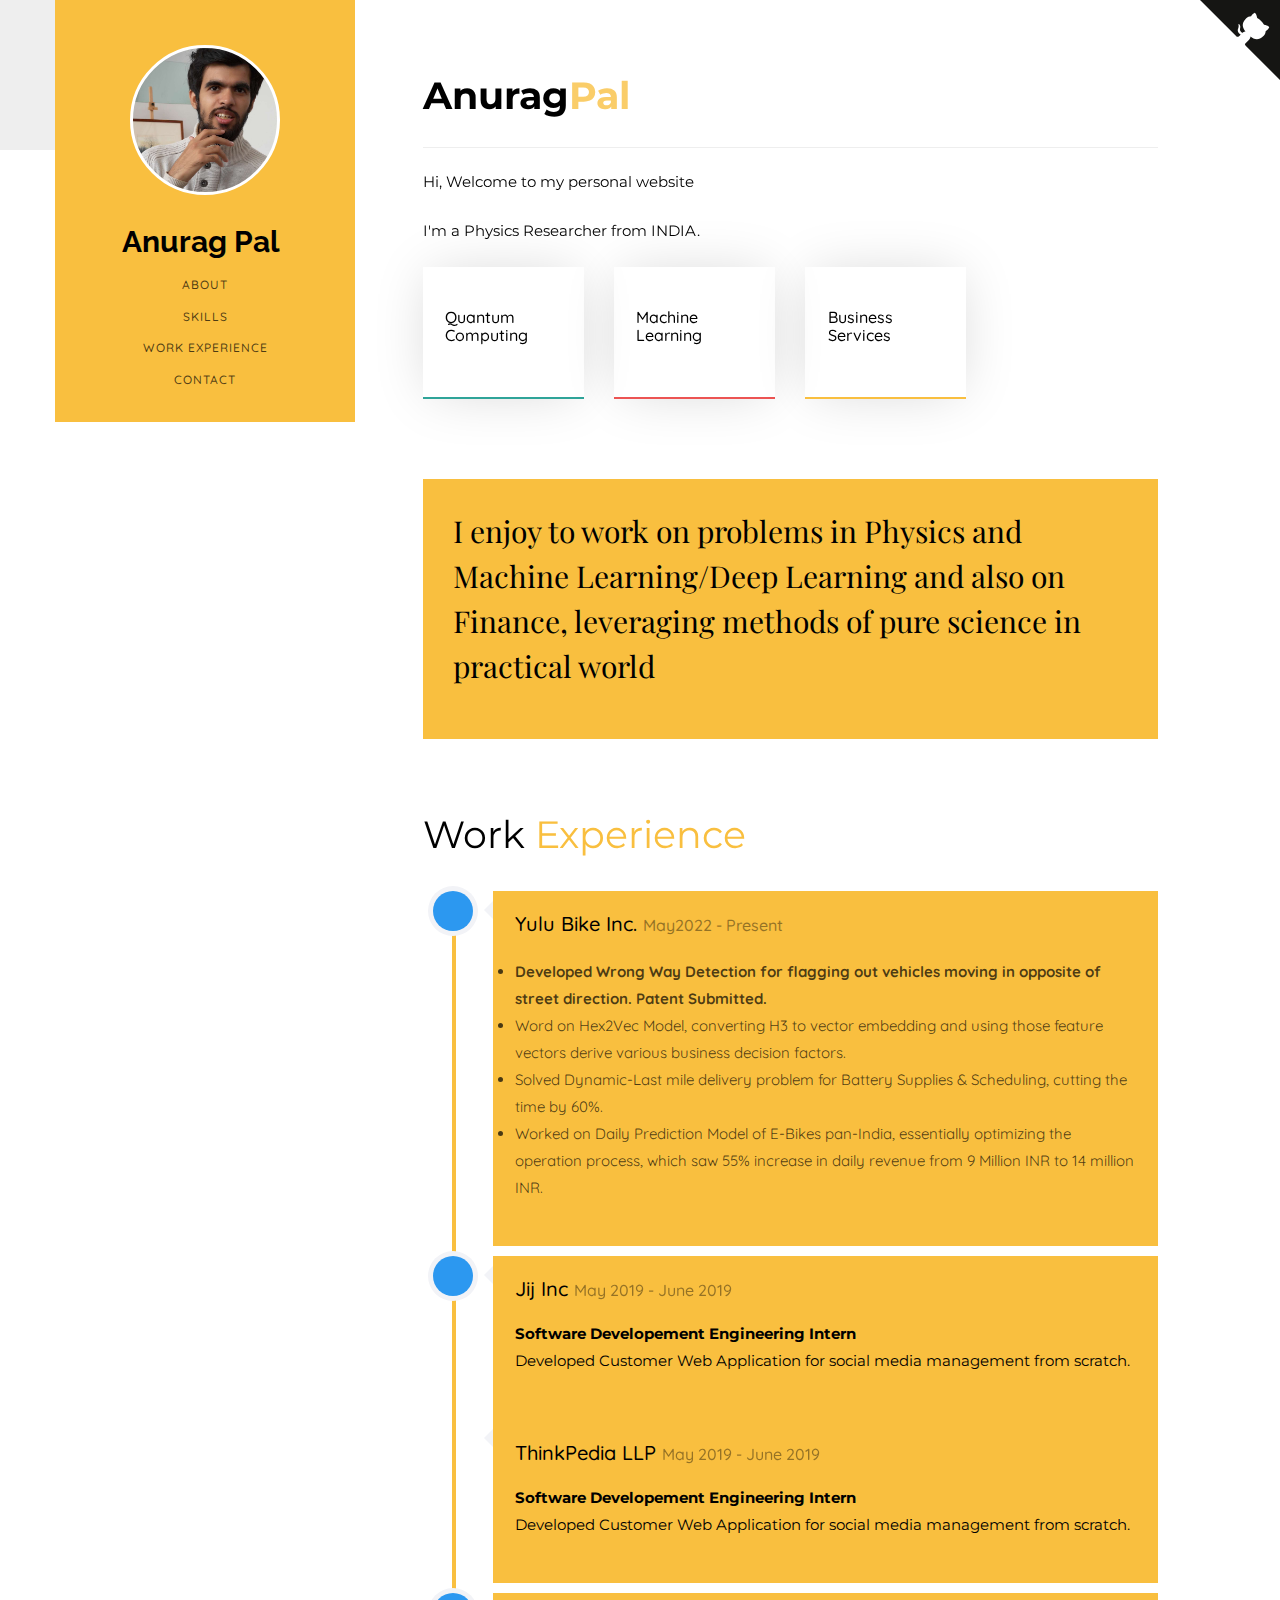
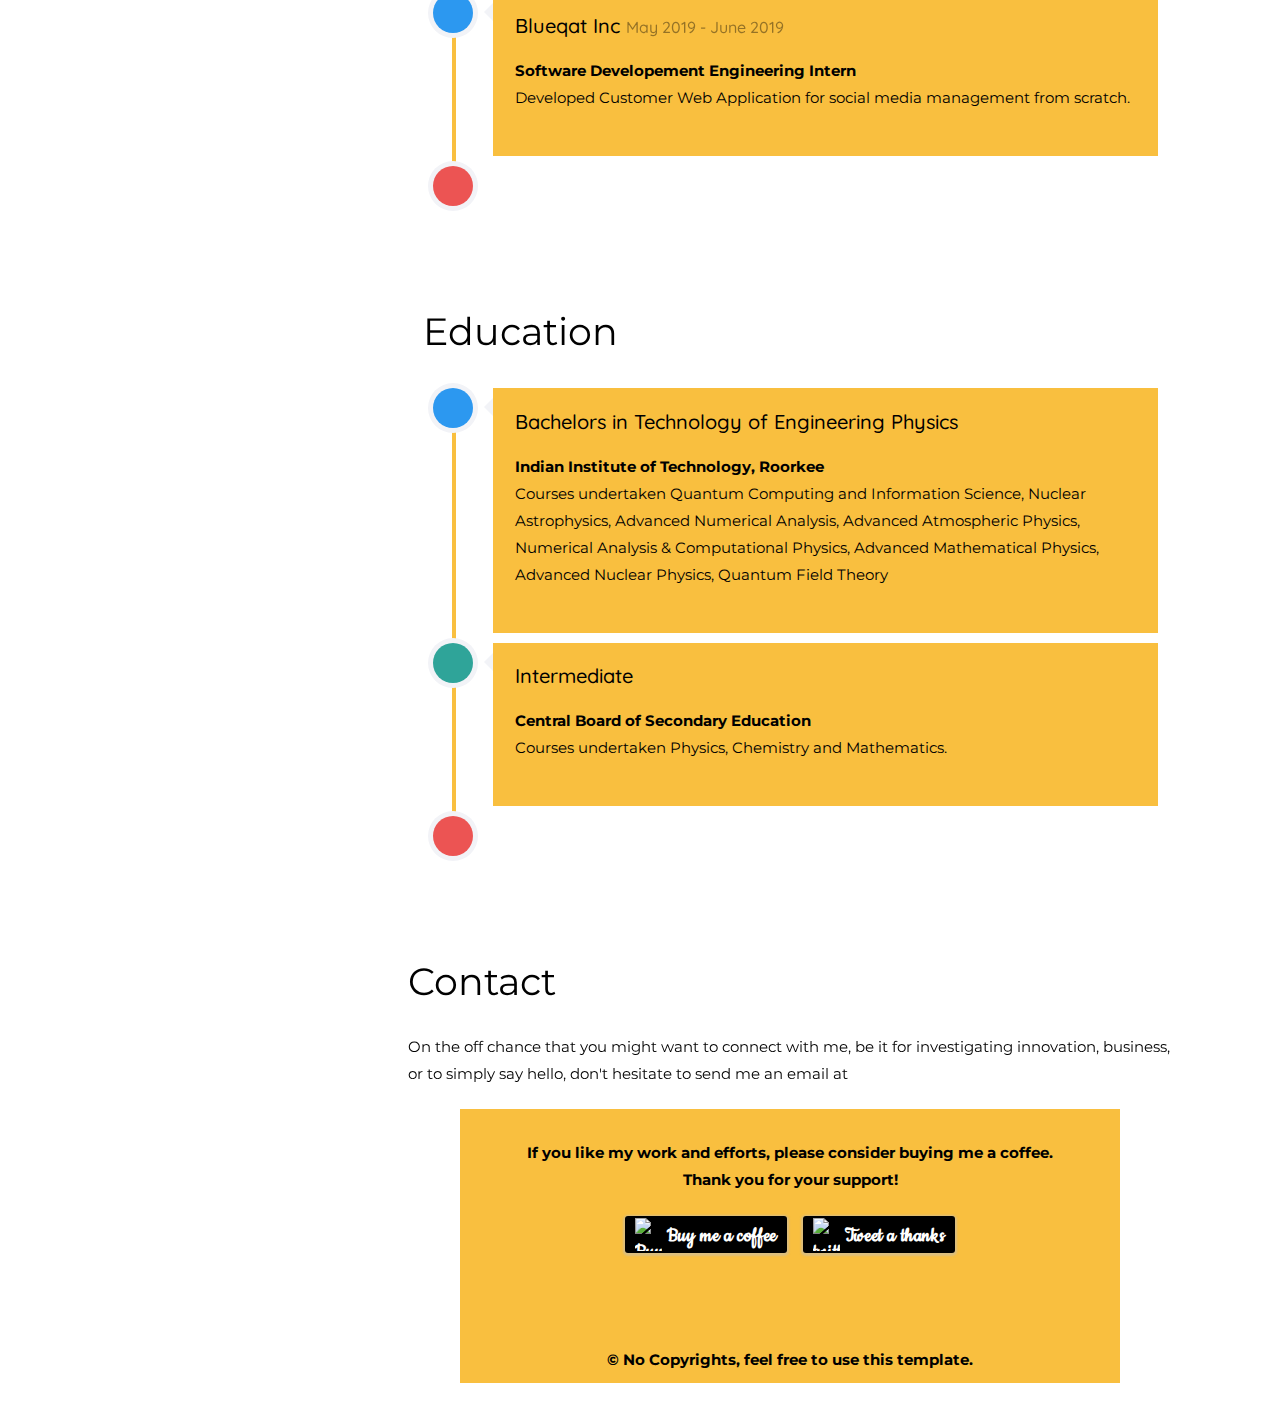
==== index.html @ c17207e7 "Update index.html" ====
<!DOCTYPE HTML>
<html>
   <head>
      <meta charset="utf-8">
      <meta http-equiv="X-UA-Compatible" content="IE=edge">
      <title>Anurag Pal - Portfolio WebPage</title>
      <meta name="viewport" content="width=device-width, initial-scale=1">
      <meta name="description" content="Portfolio webpage of Anurag Pal />
      <meta name="keywords" content="portfolio,website,personal website,github,projects,physics”,quantum compitng,machine learning,deep learning” />
      <meta name="author" content="Anurag Pal” />
      <!--Social Media icons--> 
      <link rel="stylesheet" href="https://cdnjs.cloudflare.com/ajax/libs/font-awesome/4.7.0/css/font-awesome.min.css">
      <!-- Place favicon.ico and apple-touch-icon.png in the root directory -->
      <link rel="icon" type="image/png" href="logo.png">
      <link href="https://fonts.googleapis.com/css?family=Quicksand:300,400,500,700" rel="stylesheet">
      <link href="https://fonts.googleapis.com/css?family=Playfair+Display:400,400i,700" rel="stylesheet">
      <link href="https://fonts.googleapis.com/css?family=Montserrat|Open+Sans|Raleway&display=swap" rel="stylesheet">
       <link href="https://fonts.googleapis.com/css?family=Montserrat&display=swap" rel="stylesheet">
      <!-- Animate.css -->
      <link rel="stylesheet" href="css/animate.css">
      <!-- Bootstrap  -->
      <link rel="stylesheet" href="css/bootstrap.css">
      <!-- Flexslider  -->
      <link rel="stylesheet" href="css/flexslider.css">
      <!-- Flaticons  -->
      <link rel="stylesheet" href="fonts/flaticon/font/flaticon.css">
      <!-- Theme style  -->
      <link rel="stylesheet" href="css/style.css">
      <!-- Modernizr JS -->
      <script src="js/modernizr-2.6.2.min.js"></script>
       
       <!-----Google adsense code---->
       <script data-ad-client="ca-pub-2147632065762164" async src="https://pagead2.googlesyndication.com/pagead/js/adsbygoogle.js"></script>
   </head>
   <body>


</head>
   <body>
       <canvas id="canvas"></canvas>
      <div id="colorlib-page">
         <div class="container-wrap">
            <a href="#" class="js-colorlib-nav-toggle colorlib-nav-toggle" data-toggle="collapse" data-target="#navbar" aria-expanded="false" aria-controls="navbar"><i></i></a> 
            <!----Side bar--->
            <aside id="colorlib-aside" role="complementary" class="border js-fullheight">
               <div class="text-center">
                  <div class="author-img" style="background-image: url(images/IMG_-wl1xai.jpg);"></div>
                  <h1 id="colorlib-logo"><a href="https://rag9704.github.io">Anurag Pal</a></h1>
               </div>
               <nav id="colorlib-main-menu" role="navigation" class="navbar">
                  <div id="navbar" class="collapse">
                     <ul>
                        <li><a href="#" data-nav-section="about">About</a></li>
                        <li><a href="#" data-nav-section="skills">Skills</a></li>
                        <li><a href="#" data-nav-section="experience">Work Experience</a></li>
                        <li><a href="#" data-nav-section="contact">Contact</a></li>
                     </ul>
                  </div>
                      <div class="RG-img" style="background-image: url(images/RG_logo.jpg);"></div>
                      <div class="google-img" style="background-image: url(images/Google_scholar.png);"></div>
                  <div>
                                                                  
                  </div>
               </nav>
            </aside>
            <!--- Github ribbon ----------->
            <a href="https://github.com/rag9704/rag9704.github.io" class="github-corner" aria-label="View source on GitHub">
               <svg width="80" height="80" viewBox="0 0 250 250" style="fill:#151513; color:#fff; position: absolute; top: 0; border: 0; right: 0;" aria-hidden="true">
                  <path d="M0,0 L115,115 L130,115 L142,142 L250,250 L250,0 Z"></path>
                  <path d="M128.3,109.0 C113.8,99.7 119.0,89.6 119.0,89.6 C122.0,82.7 120.5,78.6 120.5,78.6 C119.2,72.0 123.4,76.3 123.4,76.3 C127.3,80.9 125.5,87.3 125.5,87.3 C122.9,97.6 130.6,101.9 134.4,103.2" fill="currentColor" style="transform-origin: 130px 106px;" class="octo-arm"></path>
                  <path d="M115.0,115.0 C114.9,115.1 118.7,116.5 119.8,115.4 L133.7,101.6 C136.9,99.2 139.9,98.4 142.2,98.6 C133.8,88.0 127.5,74.4 143.8,58.0 C148.5,53.4 154.0,51.2 159.7,51.0 C160.3,49.4 163.2,43.6 171.4,40.1 C171.4,40.1 176.1,42.5 178.8,56.2 C183.1,58.6 187.2,61.8 190.9,65.4 C194.5,69.0 197.7,73.2 200.1,77.6 C213.8,80.2 216.3,84.9 216.3,84.9 C212.7,93.1 206.9,96.0 205.4,96.6 C205.1,102.4 203.0,107.8 198.3,112.5 C181.9,128.9 168.3,122.5 157.7,114.1 C157.9,116.9 156.7,120.9 152.7,124.9 L141.0,136.5 C139.8,137.7 141.6,141.9 141.8,141.8 Z" fill="currentColor" class="octo-body"></path>
               </svg>
            </a>
            <style>.github-corner:hover .octo-arm{animation:octocat-wave 560ms ease-in-out}@keyframes octocat-wave{0%,100%{transform:rotate(0)}20%,60%{transform:rotate(-25deg)}40%,80%{transform:rotate(10deg)}}@media (max-width:500px){.github-corner:hover .octo-arm{animation:none}.github-corner .octo-arm{animation:octocat-wave 560ms ease-in-out}}</style>
            <!----- main page--------->
            <div id="colorlib-main">



<!--
               -----------------Intro-------------
               <section class="colorlib-about" data-section="about">
                  <div class="colorlib-narrow-content">
                     <div class="row">
                        <div class="col-md-12">
                           <div class="row row-bottom-padded-sm animate-box" data-animate-effect="fadeInLeft">
                              <div class="col-md-12" style="margin-bottom: -30px">
                                 <p style="margin-top: 20px;">Hi there! Welcome to my portfolio page.</p>
                              </div>
                           </div>
                        </div>
                     </div>
                  </div>
               </section>
-->



               <!---------------About me---------------------->
               <section class="colorlib-about" data-section="about">
                  <div class="colorlib-narrow-content">
                     <div class="row">
                        <div class="col-md-12">
                           <div class="row row-bottom-padded-so animate-box" data-animate-effect="fadeInLeft">
                              <div class="col-md-12">
                                 <div class="about-desc">
                                    <h1><strong>Anurag<span style="color: #FACD69">Pal</span></strong></h1>
                                    <hr>
                                     <p>Hi, Welcome to my personal website</p>
                                    <p>I'm a Physics Researcher from INDIA.</p>
                                 </div>
                              </div>
                           </div>
                           <div class="row">
                              <div class="col-md-3 animate-box" data-animate-effect="fadeInRight">
                                 <a href=physicsresearch.html target="_blank">
                                    <div class="services color-5">
                                       <span class="icon2"><i class="fa fa-desktop"></i></span>
                                       <h3>Quantum<br>Computing</h3>
                                    </div>
                                 </a>
                              </div>
                              <div class="col-md-3 animate-box" data-animate-effect="fadeInRight">
                                 <a href=“machinelearning.html" target="_blank">
                                    <div class="services color-2">
                                       <span class="icon2"><i class="fa fa-code"></i></span>
                                       <h3>Machine<br> Learning</h3>
                                    </div>
                                 </a>
                              </div>
                              <div class="col-md-3 animate-box" data-animate-effect="fadeInRight">
                                 <a href=applicationDev.html target="_blank">
                                    <div class="services color-3">
                                       <span class="icon2"><i class="fa fa-terminal"></i></span>
                                       <h3>Business Services</h3>
                                    </div>
                                 </a>
                              </div>                            
                           </div>
                           <div class="row">
                              <div class="col-md-12 animate-box" data-animate-effect="fadeInLeft">
                                 <div class="hire">
                                    <h2>I enjoy to work on problems in Physics and Machine Learning/Deep Learning and also on Finance, leveraging methods of pure science in practical world</h2>
<!--                                    <a href="#" class="btn-hire" style="text-align: center;">Download Resume</a>-->
                                 </div>
                              </div>
                           </div>
                        </div>
                     </div>
                  </div>
               </section>



               <!------Skills---------------->
               
                

                <!------GitHUb Calender------>
                
               <!--------------Work Experience----------->
               <section class="colorlib-experience" data-section="experience">
                  <div class="colorlib-narrow-content">
                     <div class="row">
                        <div class="col-md-6 col-md-offset-3 col-md-pull-3 animate-box" data-animate-effect="fadeInLeft">
                           <div class="about-desc">
                            <h1>Work <span style="color: #f9bf3f">Experience</span></h1>
                            </div>
                        </div>
                     </div>
                     <div class="row">
                        <div class="col-md-12">
                           <div class="timeline-centered">
                               <article class="timeline-entry animate-box" data-animate-effect="fadeInLeft">
                                 <div class="timeline-entry-inner">
                                    <div class="timeline-icon color-1">
                                       <i class="fa fa-code"></i>
                                    </div>
                                    <div class="timeline-label">
                                       <h2><a href="#">Yulu Bike Inc.</a> <span>May2022 - Present</span></h2>
                                       <p><strong><li>Developed Wrong Way Detection for flagging out vehicles moving in opposite of street direction. Patent Submitted.</li></strong>
                                          <li>Word on Hex2Vec Model, converting H3 to vector embedding and using those feature vectors derive various business decision factors.</li> 
                                          <li>Solved Dynamic-Last mile delivery problem for Battery Supplies & Scheduling, cutting the time by 60%.</li>
                                          <li>Worked on Daily Prediction Model of E-Bikes pan-India, essentially optimizing the operation process, which saw 55% increase in daily revenue from 9 Million INR to 14 million INR. </li></p>
                                       <p></p>
                                    </div>
                                 </div>
                              </article>
                              <article class="timeline-entry animate-box" data-animate-effect="fadeInLeft">
                                 <div class="timeline-entry-inner">
                                    <div class="timeline-icon color-1">
                                       <i class="fa fa-code"></i>
                                    </div>
                                    <div class="timeline-label">
                                       <h2><a href="#">Jij Inc</a> <span>May 2019 - June 2019</span></h2>
                                       <p><strong>Software Developement Engineering Intern</strong><br>Developed Customer Web Application for social media management from scratch.</p>
                                       <p></p>
                                    </div>
                                   <div class="timeline-label">
                                       <h2><a href="#">ThinkPedia LLP</a> <span>May 2019 - June 2019</span></h2>
                                       <p><strong>Software Developement Engineering Intern</strong><br>Developed Customer Web Application for social media management from scratch.</p>
                                       <p></p>
                                    </div>
                                 </div>
                              </article>
                              <article class="timeline-entry animate-box" data-animate-effect="fadeInLeft">
                                 <div class="timeline-entry-inner">
                                    <div class="timeline-icon color-1">
                                       <i class="fa fa-code"></i>
                                    </div>
                                    <div class="timeline-label">
                                       <h2><a href="#">Blueqat Inc</a> <span>May 2019 - June 2019</span></h2>
                                       <p><strong>Software Developement Engineering Intern</strong><br>Developed Customer Web Application for social media management from scratch.</p>
                                       <p></p>
                                    </div>
                                   
                                 </div>
                              </article>
                              <article class="timeline-entry begin animate-box" data-animate-effect="fadeInBottom">
                                 <div class="timeline-entry-inner">
                                    <div class="timeline-icon color-2">
                                    </div>
                                 </div>
                              </article>
                           </div>
                        </div>
                     </div>
                  </div>
               </section>


                <!--------------Education----------->
               <section class="colorlib-experience" data-section="experience">
                  <div class="colorlib-narrow-content">
                     <div class="row">
                        <div class="col-md-6 col-md-offset-3 col-md-pull-3 animate-box" data-animate-effect="fadeInLeft">
                           <div class="about-desc">
                            <h1>Education</h1>
                            </div>
                        </div>
                     </div>
                     <div class="row">
                        <div class="col-md-12">
                           <div class="timeline-centered">
                              <article class="timeline-entry animate-box" data-animate-effect="fadeInLeft">
                                 <div class="timeline-entry-inner">
                                    <div class="timeline-icon color-1">
                                       <i class="fa fa-code"></i>
                                    </div>
                                    <div class="timeline-label">
                                       <h2>Bachelors in Technology of Engineering Physics</h2>
                                       <p><strong>Indian Institute of Technology, Roorkee</strong><br>Courses undertaken Quantum Computing and Information Science, Nuclear Astrophysics, Advanced Numerical Analysis, Advanced Atmospheric Physics, Numerical Analysis & Computational Physics, Advanced Mathematical Physics, Advanced Nuclear Physics, Quantum Field Theory</p>
                                       <p></p>
                                    </div>
                                 </div>
                              </article>
                               
                              <article class="timeline-entry animate-box" data-animate-effect="fadeInRight">
                                 <div class="timeline-entry-inner">
                                    <div class="timeline-icon color-5">
                                       <i class="fa fa-user"></i>
                                    </div>
                                    <div class="timeline-label">
                                       <h2>Intermediate</h2>
                                       <p><strong>Central Board of Secondary Education</strong><br>Courses undertaken Physics, Chemistry and Mathematics.</p>
                                    </div>
                                 </div>
                              </article>

                              <article class="timeline-entry begin animate-box" data-animate-effect="fadeInBottom">
                                 <div class="timeline-entry-inner">
                                    <div class="timeline-icon color-2">
                                    </div>
                                 </div>
                              </article>
                           </div>
                        </div>
                     </div>
                  </div>
               </section>


               <!--------Contact---------->
               <section class="colorlib-contact" data-section="contact">
                  <div class="colorlib-narrow-content">
                     <div class="row">
                        <div class="col-md-12">
                           <div class="row row-bottom-padded-sm animate-box" data-animate-effect="fadeInLeft">
                              <div class="about-desc">
                               <h1>Contact</h1>
                               </div>
                              <p>On the off chance that you might want to connect with me, be it for investigating innovation, business, or to simply say hello, don't hesitate to send me an email at <strong><a href = "mailto: Anuragk856@gmail.com”>anuragk856@gmail.com</a></strong></p>
                               <br>
                               
                           </div>
                        </div>
                     </div>
                  </div>
               </section>
                

               <!------------Footer------------->
               <section class="colorlib-footer" data-section="footer">
                  <div class="colorlib-narrow-content">
                     <div class="row">
                        <div class="col-md-12">
                           <div class="row row-bottom-padded-sm animate-box" data-animate-effect="fadeInLeft">
                              <div class="hire">
                                 <p style="text-align: center"><strong>If you like my work and efforts, please consider buying me a coffee.<br>Thank you for your support!</strong></p>
                                 <div align=center>
                                    <link href="https://fonts.googleapis.com/css?family=Cookie" rel="stylesheet">
                                    <a class="bmc-button" target="_blank" href="https://www.buymeacoffee.com/rag9704"><img src="https://bmc-cdn.nyc3.digitaloceanspaces.com/BMC-button-images/BMC-btn-logo.svg" alt="Buy me a coffee"><span style="margin-left:5px">Buy me a coffee</span></a>&nbsp;&nbsp;&nbsp;
                                     <a class="bmc-button" onclick="window.open(`https://twitter.com/intent/tweet?text=Thank%20you%20@rag9704%20for%20creating%20this%20portfolio%20web-page%2e%0A%0ACreate%20your%20own%20a%20portfolio%20%0A%0Ahttps%3A%2F%2Frag9704.github.io%2F`, 'share-twitter', 'width=550, height=235'); return false;"><img src="https://cdn3.iconfinder.com/data/icons/basicolor-reading-writing/24/077_twitter-512.png" alt="twitter"><span style="margin-left:5px">Tweet a thanks</span></a>
                                    <br><br>
                                    <p style="font-size: 30px; margin-bottom: 0px;"><a href="https://twitter.com/rag9704 style="color: black;" class="fa fa-twitter"></a> &nbsp;&nbsp;&nbsp;&nbsp;
                                       <a href="https://www.linkedin.com/in/anurag-pal-061ab793/“ style="color: black;" class="fa fa-linkedin"></a> &nbsp;&nbsp;&nbsp;&nbsp;
                                       <a href="https://www.medium.com/@“anuragkumar_56547 style="color: black;" class="fa fa-medium”></a> &nbsp;&nbsp;&nbsp;&nbsp;
                                       <a href="https://github.com/rag9704 style="color: black;" class="fa fa-github"></a>
                                    </p>
                                 </div>
                                 <p style="text-align: center; margin-bottom: -20px;"><strong>&copy; No Copyrights, feel free to use this template.</strong></p>
                              </div>
                           </div>
                        </div>
                     </div>
                  </div>
               </section>
            </div>
            <!-- end:colorlib-main -->
         </div>
         <!-- end:container-wrap -->
      </div>
      <!-- end:colorlib-page -->
      <!-- jQuery -->
      <script src="js/jquery.min.js"></script>
      <!-- jQuery Easing -->
      <script src="js/jquery.easing.1.3.js"></script>
      <!-- Bootstrap -->
      <script src="js/bootstrap.min.js"></script>
      <!-- Waypoints -->
      <script src="js/jquery.waypoints.min.js"></script>
      <!-- Flexslider -->
      <script src="js/jquery.flexslider-min.js"></script>
      <!-- Counters -->
      <script src="js/jquery.countTo.js"></script>
      <!-- MAIN JS -->
      <script src="js/main.js"></script>
           <!--canvas js--->
           <script src="js/canvas.js"></script>
   </body>
</html>
---- fonts/flaticon/font/flaticon.css ----
.flaticons-solid:before {
  font-family: "FlatIcons Solid";
  speak: none;
  font-style: normal;
  font-weight: normal;
  line-height: 1;
  -webkit-font-smoothing: antialiased; }
  
.flaticons-stroke:before {
  font-family: "FlatIcons Stroke";
  speak: none;
  font-style: normal;
  font-weight: normal;
  line-height: 1;
  -webkit-font-smoothing: antialiased; }

[class=^"flaticons-"].A1:before,
[class=^"flaticons-"].paperclip-2:before {
  content: "e000"; }

[class=^"flaticons-"].A2:before {
  content: "e001"; }

[class=^"flaticons-"].A3:before {
  content: "e002"; }

[class=^"flaticons-"].B1:before {
  content: "e003"; }

[class=^"flaticons-"].B2:before {
  content: "e004"; }

[class=^"flaticons-"].B3:before {
  content: "e005"; }

[class=^"flaticons-"].C1:before {
  content: "e006"; }

[class=^"flaticons-"].C2:before {
  content: "e007"; }

[class=^"flaticons-"].C3:before {
  content: "e008"; }
---- css/style.css ----
@font-face {
  font-family: 'icomoon';
  src: url("../fonts/icomoon/icomoon.eot?srf3rx");
  src: url("../fonts/icomoon/icomoon.eot?srf3rx#iefix") format("embedded-opentype"), url("../fonts/icomoon/icomoon.ttf?srf3rx") format("truetype"), url("../fonts/icomoon/icomoon.woff?srf3rx") format("woff"), url("../fonts/icomoon/icomoon.svg?srf3rx#icomoon") format("svg");
  font-weight: normal;
  font-style: normal; }

/* =======================================================
*
* 	Template Style 
*	Edit this section
*
* ======================================================= */
body {
  font-family: "Quicksand", Arial, sans-serif;
  font-weight: 400;
  font-size: 15px;
  line-height: 1.8;
  color: rgba(0, 0, 0, 0.7); }
  @media screen and (max-width: 992px) {
    body {
      font-size: 16px; } 
      h2{
          text-align: center;
      }
canvas {
  background: #EEE;
  position: fixed;
  top: 0;
  left: 0;
}}
canvas {
  background: #EEE;
  position: fixed;
  top: 0;
  left: 0;
}

a {
  color: #2c98f0;
  -webkit-transition: 0.5s;
  -o-transition: 0.5s;
  transition: 0.5s; }
  a:hover, a:active, a:focus {
    color: #2c98f0;
    outline: none;
    text-decoration: none !important; }

p {
  margin-bottom: 1.5em;
    color: black;
    font-family: 'Montserrat', sans-serif;
}
x{
    margin-bottom: 1.5em;
    background-color:darkkhaki;
    color: black;
    backface-visibility: visible;
}

h1, h4, h5, h6 {
  color: #000;
  font-family: "Playfair Display", Georgia, serif;
  font-weight: 400;
  margin: 0 0 30px 0; }

h2{
    color: #000;
  font-family: "Playfair Display", Georgia, serif;
  font-weight: 200;
  margin: 0 0 20px 0;
}
h3{
    color: #000;
  font-family: "Playfair Display", Georgia, serif;
  font-weight: 200;
  margin: 0 0 30px 0;
}

figure {
  margin-bottom: 2.5em;
  float: left;
  width: 100%; }
  figure figcaption {
    font-size: 16px;
    width: 80%;
    margin: 20px auto 0px auto;
    color: #b3b3b3;
    font-style: italic;
    font-family: "Quicksand", Arial, sans-serif; }
    @media screen and (max-width: 480px) {
      figure figcaption {
        width: 100%; } }

::-webkit-selection {
  color: #fff;
  background: #2c98f0; }

::-moz-selection {
  color: #fff;
  background: #2c98f0; }

::selection {
  color: #fff;
  background: #2c98f0; }

#colorlib-page {
  width: 100%;
  overflow: hidden;
  position: relative; }

#colorlib-aside {
  padding-top: 3em;
  padding-bottom: 1px;
  float:left;
  width: 300px;
  position: fixed;
  z-index: 1001;
    background-color: #f9bf3f;
  -webkit-transition: 0.5s;
  -o-transition: 0.5s;
  transition: 0.5s; }
  @media screen and (max-width: 768px) {
    #colorlib-aside {
      width: 300px;
      -moz-transform: translateX(-300px);
      -webkit-transform: translateX(-300px);
      -ms-transform: translateX(-300px);
      -o-transform: translateX(-300px);
      transform: translateX(-300px);
      padding-top: 4em;
	  background-color: #f9bf3f;
        height: auto;
      } }
  #colorlib-aside .author-img {
    width: 150px;
    height: 150px;
    margin: 0 auto;
    margin-bottom: 30px;
    -webkit-border-radius: 50%;
    -moz-border-radius: 50%;
    -ms-border-radius: 50%;
    border-radius: 50%;
    border: 3px solid white;}
#colorlib-aside h1{
    color: #000;
  font-family: 'Raleway', sans-serif;
}
  #colorlib-aside .position {
    display: block;
    margin-bottom: 2em;
    font-size: 12px;
    text-transform: uppercase; }
  #colorlib-aside #colorlib-logo {
    text-align: right;
    font-weight: 700;
    font-size: 30px;
    margin-bottom: .5em;
    display: block;
    width: 100%; }
    #colorlib-aside #colorlib-logo a {
      display: block;
      text-align: center;
      color: #000;
      padding-right: .3em;}
  #colorlib-aside #colorlib-main-menu {
    display: block;
    width: 100%; }
    #colorlib-aside #colorlib-main-menu .collapse {
      display: block !important; }
    #colorlib-aside #colorlib-main-menu ul {
      text-align: center;
      margin: 0;
      padding: 0; }
      @media screen and (max-width: 768px) {
        #colorlib-aside #colorlib-main-menu ul {
          margin: 0 0 2em 0; } }
      #colorlib-aside #colorlib-main-menu ul li {
        margin: 0 0 10px 0;
        padding: 0;
        list-style: none;
        font-size: 12px;
        font-weight: 500;
        text-transform: uppercase;
        letter-spacing: 1px; }
        #colorlib-aside #colorlib-main-menu ul li a {
          color: rgba(0, 0, 0, 0.7);
          text-decoration: none;
          position: relative;
          padding: 10px 0;
          font-family: "Quicksand", Arial, sans-serif;
          -webkit-transition: 0.3s;
          -o-transition: 0.3s;
          transition: 0.3s; }
          #colorlib-aside #colorlib-main-menu ul li a:after {
            content: "";
            position: absolute;
            height: 1px;
            bottom: 7px;
            left: 0;
            right: 0;
            background-color: #2c98f0;
            visibility: hidden;
            -webkit-transform: scaleX(0);
            -moz-transform: scaleX(0);
            -ms-transform: scaleX(0);
            -o-transform: scaleX(0);
            transform: scaleX(0);
            -webkit-transition: all 0.3s cubic-bezier(0.175, 0.885, 0.32, 1.275);
            -moz-transition: all 0.3s cubic-bezier(0.175, 0.885, 0.32, 1.275);
            -ms-transition: all 0.3s cubic-bezier(0.175, 0.885, 0.32, 1.275);
            -o-transition: all 0.3s cubic-bezier(0.175, 0.885, 0.32, 1.275);
            transition: all 0.3s cubic-bezier(0.175, 0.885, 0.32, 1.275); }
          #colorlib-aside #colorlib-main-menu ul li a:hover {
            text-decoration: none;
            color: black; }
            #colorlib-aside #colorlib-main-menu ul li a:hover:after {
              visibility: visible;
              -webkit-transform: scaleX(1);
              -moz-transform: scaleX(1);
              -ms-transform: scaleX(1);
              -o-transform: scaleX(1);
              transform: scaleX(1); }
        #colorlib-aside #colorlib-main-menu ul li.active a {
          color: #2c98f0; }
          #colorlib-aside #colorlib-main-menu ul li.active a:after {
            visibility: visible;
            -webkit-transform: scaleX(1);
            -moz-transform: scaleX(1);
            -ms-transform: scaleX(1);
            -o-transform: scaleX(1);
            transform: scaleX(1); }
  #colorlib-aside .colorlib-footer {
    font-size: 20px;
    text-align: center;
    font-weight: 400;
    color: rgba(0, 0, 0, 0.5);
    padding: 0 20px;
    width: 100%;}
    @media screen and (max-width: 768px) {
      #colorlib-aside .colorlib-footer {
        position: fixed;
        height: auto;} }
    #colorlib-aside .colorlib-footer span {
      display: block;}
    #colorlib-aside .colorlib-footer ul {
      padding: 0 20px;
      margin: 0 0 10px 0; }
      #colorlib-aside .colorlib-footer ul li {
        padding: 0 20px;
        margin: 0 0 10px 0;
        display: inline;
        list-style: none; }
#colorlib-aside .colorlib-footer h3 {
    font-family:inherit;
          padding: 4px; }
#colorlib-aside .colorlib-footer h3 a
{
    color: #FF722C;
    font-size: 18px;
}
#rcorners2 {
    border-radius: 15px;
  background: black;
  padding: 20px; 
  width: 50%;
  height: 40px; 
}
        #colorlib-aside .colorlib-footer ul li a {
          color: rgba(255, 255, 255, 0.3);
          padding: 4px; }
          #colorlib-aside .colorlib-footer ul li a:hover, #colorlib-aside .colorlib-footer ul li a:active, #colorlib-aside .colorlib-footer ul li a:focus {
            text-decoration: none;
            outline: none;
            color: black; }

.container-wrap {
  max-width: 1170px;
  margin: 0 auto; }

#colorlib-main {
  width: calc(100% - 300px);
  float: right;
  -webkit-transition: 0.5s;
  -o-transition: 0.5s;
  transition: 0.5s; }
  @media screen and (max-width: 768px) {
    #colorlib-main {
      width: 100%;
      padding: 0 1em; } }

#colorlib-hero {
  min-height: 500px;
  background: #fff url(../images/loader.gif) no-repeat center center;
  width: 100%;
  float: left;
  margin-bottom: 10em;
  clear: both; }
  #colorlib-hero .flexslider {
    border: none;
    z-index: 1;
    margin-bottom: 0; }
    #colorlib-hero .flexslider .slides {
      position: relative;
      overflow: visible; }
      #colorlib-hero .flexslider .slides li {
        background-repeat: no-repeat;
        background-size: cover;
        background-position: bottom center;
        min-height: 400px;
        position: relative; }
    #colorlib-hero .flexslider .flex-control-nav {
      bottom: 20px;
      z-index: 1000;
      left: 20px;
      float: left;
      width: auto; }
      @media screen and (max-width: 768px) {
        #colorlib-hero .flexslider .flex-control-nav {
          right: 20px;
          top: 100px; } }
      #colorlib-hero .flexslider .flex-control-nav li {
        display: block;
        margin-bottom: 10px; }
        #colorlib-hero .flexslider .flex-control-nav li a {
          background: rgba(0, 0, 0, 0.5);
          -webkit-box-shadow: none;
          box-shadow: none;
          width: 12px;
          height: 12px;
          cursor: pointer; }
          #colorlib-hero .flexslider .flex-control-nav li a.flex-active {
            cursor: pointer;
            background: transparent;
            border: 2px solid #2c98f0; }
    #colorlib-hero .flexslider .flex-direction-nav {
      display: none; }
    #colorlib-hero .flexslider .slider-text {
      display: table;
      opacity: 0;
      min-height: 500px;
      z-index: 9; }
      #colorlib-hero .flexslider .slider-text > .slider-text-inner {
        display: table-cell;
        vertical-align: middle;
        min-height: 700px;
        padding: 2.5em;
        position: relative; }
        @media screen and (max-width: 768px) {
          #colorlib-hero .flexslider .slider-text > .slider-text-inner {
            text-align: center; } }
        #colorlib-hero .flexslider .slider-text > .slider-text-inner h1, #colorlib-hero .flexslider .slider-text > .slider-text-inner h2 {
          margin: 0;
          padding: 0;
          color: black;
          font-family: "Playfair Display", Georgia, serif; }
        #colorlib-hero .flexslider .slider-text > .slider-text-inner h1 {
          margin-bottom: 20px;
          font-size: 60px;
          line-height: 1.3;
          font-weight: 700; }
          @media screen and (max-width: 768px) {
            #colorlib-hero .flexslider .slider-text > .slider-text-inner h1 {
              font-size: 28px; } }
        #colorlib-hero .flexslider .slider-text > .slider-text-inner h2 {
          font-size: 10px;
          line-height: 1.5;
          margin-bottom: 30px;
          font-weight: 300;
          font-family: "Quicksand", Arial, sans-serif; }
          #colorlib-hero .flexslider .slider-text > .slider-text-inner h2 a {
            color: rgba(44, 152, 240, 0.8);
            border-bottom: 1px solid rgba(44, 152, 240, 0.7); }
        #colorlib-hero .flexslider .slider-text > .slider-text-inner .heading-section {
          font-size: 50px; }
          @media screen and (max-width: 768px) {
            #colorlib-hero .flexslider .slider-text > .slider-text-inner .heading-section {
              font-size: 30px; } }
        #colorlib-hero .flexslider .slider-text > .slider-text-inner s
.colorlib-lead {
          font-size: 20px;
          color: #fff; }
        #colorlib-hero .flexslider .slider-text > .slider-text-inner p {
          margin-bottom: 0; }
        #colorlib-hero .flexslider .slider-text > .slider-text-inner .btn {
          font-size: 12px;
          text-transform: uppercase;
          letter-spacing: 2px;
          color: #000;
          padding: 10px 15px !important;
          border: none;
          font-weight: 400; }
          #colorlib-hero .flexslider .slider-text > .slider-text-inner .btn.btn-learn {
            color: #000;
            border: 1px solid #000;
            background: transparent !important; }
            #colorlib-hero .flexslider .slider-text > .slider-text-inner .btn.btn-learn:hover {
              background: transparent !important;
              border: 1px solid #000 !important; }
          @media screen and (max-width: 768px) {
            #colorlib-hero .flexslider .slider-text > .slider-text-inner .btn {
              width: 100%; } }

body.offcanvas {
  overflow-x: hidden; }
  body.offcanvas #colorlib-aside {
    -moz-transform: translateX(0);
    -webkit-transform: translateX(0);
    -ms-transform: translateX(0);
    -o-transform: translateX(0);
    transform: translateX(0);
    width: 300px;
    background-color: #f9bf3f;
    z-index: 999;
    position: fixed; }
  body.offcanvas #colorlib-main, body.offcanvas .colorlib-nav-toggle {
    top: 0;
    -moz-transform: translateX(300px);
    -webkit-transform: translateX(300px);
    -ms-transform: translateX(300px);
    -o-transform: translateX(300px);
    transform: translateX(300px); }

.colorlib-narrow-content {
  padding: 0 4.5em; }
  @media screen and (max-width: 878px) {
    .colorlib-narrow-content {
        width: 100%;
      padding: 0 1em; } }

.no-gutters {
  margin: 0;
  padding: 0; }

.colorlib-experience,
.colorlib-skills,
.colorlib-education,
.colorlib-blog,
.colorlib-work,
.colorlib-about,
.colorlib-installation,
.colorlib-services,
.colorlib-footer,
.colorlib-contact{
  padding-top: 5em;
  padding-bottom: 0em;
  clear: both;
  width: 100%;
  display: block; }
  @media screen and (max-width: 768px) {
    .colorlib-experience,
    .colorlib-skills,
    .colorlib-education,
    .colorlib-blog,
    .colorlib-work,
    .colorlib-about,
    .colorlib-installation,
    .colorlib-services,
      .colorlib-contact{
      padding-top: 2em;
      padding-bottom: 0em; } }


#colorlib-footer2 {
    background: black;
    width: 100%;
    padding-bottom: 3em;
    padding-top: 2em;
    padding-right: 2em;
    
}
#colorlib-footer2 .h2{
    color: red;
    text-align: center;
}

.author-img {
  background-size: cover;
  background-position: center center;
  background-repeat: no-repeat;
  position: relative; }

.colorlib-heading {
  font-size: 18px;
  margin-bottom: 2em;
  font-weight: 700;
  text-transform: uppercase;
  letter-spacing: 5px;
  line-height: 1.8;
  position: relative; }
  .colorlib-heading span {
    display: block; }
  @media screen and (max-width: 768px) {
    .colorlib-heading {
      margin-bottom: 2em; } }

.heading-meta {
  margin-bottom: 15px;
  display: block;
  font-size: 10px;
  text-transform: uppercase;
  color: #999999;
  font-weight: 500;
  letter-spacing: 5px; }

.about-img {
  width: 100%;
  height: 600px;
  margin-bottom: 10px;
margin-left: 10px;}

.about-desc h3 {
  font-size: 18px;
  text-transform: uppercase;
  letter-spacing: 5px;
  font-weight: 500; }

.about-desc h1 {
  font-size: 38px;
  font-weight: 400;
font-family: "Montserrat", Georgia, serif;}

.hire {
  padding: 2em;
  background: #f9bf3f; }
  .hire h2 {
    line-height: 1.5; }
  .hire .btn-hire {
    color: #000;
    text-transform: uppercase;
    letter-spacing: 1px;
    bordeR: 1px solid #000;
    padding: 2px 10px; }

.fancy-collapse-panel .panel-default > .panel-heading {
  padding: 0; }

<!-----projectcss------------>
#projects {
  padding: 50px 15px;
  border-bottom: 1px solid #dcd9d9;
  text-align: center
}

#projects h2 {
  color: #374054;
  margin-bottom: 50px
}

.project {
  position: relative;
  max-width: 900px;
  margin: 0 auto 30px auto;
  overflow: hidden;
  background: #fff;
  border-radius: 4px
}

.project-image {
  float: left
}

.project-info {
  position: absolute;
  top: 50%;
  transform: translateY(-50%);
  margin-left: 300px;
  padding: 15px
}

.project-info h3 {
  font-size: 1.5em;
  font-weight: 300;
  color: #374054;
  margin: 0 0 15px 0
}

.project-info p {
  color: #74808a;
  margin: 0 0 15px 0;
  font-size: 0.9em
}

.no-image .project-info {
  position: relative;
  margin: 0;
  padding: 30px 15px;
  transform: none
}

#more-projects {
  display: none
}


.panel-heading a {
  padding: 20px 25px;
  display: block;
  width: 100%;
  font-weight: 500;
  font-size: 14px;
  letter-spacing: 1px;
  text-transform: uppercase;
  font-family: "Quicksand", Arial, sans-serif;
  background-color: #2c98f0;
  color: #fff;
  position: relative;
  -webkit-box-shadow: none !important;
  -moz-box-shadow: none !important;
  -ms-box-shadow: none !important;
  -o-box-shadow: none !important;
  box-shadow: none !important; }

.panel {
  -webkit-box-shadow: none !important;
  -moz-box-shadow: none !important;
  -ms-box-shadow: none !important;
  -o-box-shadow: none !important;
  box-shadow: none !important;
  border: none; }

.panel-heading a:after {
  font-family: "icomoon";
  content: "\e115";
  position: absolute;
  right: 20px;
  font-size: 14px;
  font-weight: 400;
  top: 50%;
  line-height: 1;
  margin-top: -7px; }

.panel-heading a.collapsed:after {
  content: "\e114"; }

.panel-heading a.collapsed {
  background: #f2f3f7;
  border: 1px solid #e6e6e6 !important;
  color: #333333; }

.panel-body {
  padding: 1.5em;
  margin-top: 5px;
  border: 1px solid #e6e6e6 !important; }

.timeline-centered {
  position: relative;
  margin-bottom: 30px; }

.timeline-centered:before, .timeline-centered:after {
  content: " ";
  display: table; }

.timeline-centered:after {
  clear: both; }

.timeline-centered:before, .timeline-centered:after {
  content: " ";
  display: table; }

.timeline-centered:after {
  clear: both; }

.timeline-centered:before {
  content: '';
  position: absolute;
  display: block;
  width: 4px;
  background: #f9bf3f;
  top: 20px;
  bottom: 20px;
  margin-left: 29px; }

.timeline-centered .timeline-entry {
  position: relative;
  margin-top: 5px;
  margin-left: 30px;
  margin-bottom: 10px;
  clear: both; }

.timeline-centered .timeline-entry .timeline-entry-inner {
  position: relative;
  margin-left: -20px; }

.timeline-centered .timeline-entry .timeline-entry-inner .timeline-icon {
  display: block;
  width: 40px;
  height: 40px;
  background: #2c98f0;
  -webkit-border-radius: 50%;
  -moz-border-radius: 50%;
  -ms-border-radius: 50%;
  border-radius: 50%;
  text-align: center;
  -moz-box-shadow: 0 0 0 5px #f2f3f7;
  -webkit-box-shadow: 0 0 0 5px #f2f3f7;
  box-shadow: 0 0 0 5px #f2f3f7;
  line-height: 40px;
  float: left; }
  .timeline-centered .timeline-entry .timeline-entry-inner .timeline-icon i {
    color: #fff; }
  .timeline-centered .timeline-entry .timeline-entry-inner .timeline-icon.color-2 {
    background: #ec5453; }
  .timeline-centered .timeline-entry .timeline-entry-inner .timeline-icon.color-3 {
    background: #f9bf3f; }
  .timeline-centered .timeline-entry .timeline-entry-inner .timeline-icon.color-4 {
    background: #a84cb8; }
  .timeline-centered .timeline-entry .timeline-entry-inner .timeline-icon.color-5 {
    background: #2fa499; }
  .timeline-centered .timeline-entry .timeline-entry-inner .timeline-icon.color-none {
    background: #fff;
    width: 20px;
    height: 20px;
    margin-left: 10px; }

.timeline-centered .timeline-entry .timeline-entry-inner .timeline-label {
  position: relative;
  background: #f9bf3f;
  padding: 1.5em;
  margin-left: 60px;
  -webkit-background-clip: padding-box;
  -moz-background-clip: padding;
  background-clip: padding-box; }

.timeline-centered .timeline-entry .timeline-entry-inner .timeline-label:after {
  content: '';
  display: block;
  position: absolute;
  width: 0;
  height: 0;
  border-style: solid;
  border-width: 9px 9px 9px 0;
  border-color: transparent #f2f3f7 transparent transparent;
  left: 0;
  top: 10px;
  margin-left: -9px; }

.timeline-centered .timeline-entry .timeline-entry-inner .timeline-label p + p {
  margin-top: 15px; }

.timeline-centered .timeline-entry .timeline-entry-inner .timeline-label h2 {
  font-size: 20px;
  font-family: "Quicksand", Arial, sans-serif;
  font-weight: 500; }

.timeline-centered .timeline-entry .timeline-entry-inner .timeline-label h2 a {
  color: #000; }

.timeline-centered .timeline-entry .timeline-entry-inner .timeline-label h2 span {
  -webkit-opacity: .4;
  -moz-opacity: .4;
  opacity: .4;
  -ms-filter: alpha(opacity=40);
  filter: alpha(opacity=40);
  font-size: 16px; }

.services {
  margin-bottom: 30px;
  padding: 1.5em;
  -webkit-box-shadow: 0px 0px 56px -8px rgba(0, 0, 0, 0.17);
  -moz-box-shadow: 0px 0px 56px -8px rgba(0, 0, 0, 0.17);
  -ms-box-shadow: 0px 0px 56px -8px rgba(0, 0, 0, 0.17);
  -o-box-shadow: 0px 0px 56px -8px rgba(0, 0, 0, 0.17);
  box-shadow: 0px 0px 56px -8px rgba(0, 0, 0, 0.17);
  border-bottom: 2px solid #2c98f0; }
  .services .icon2 {
    display: block;
    margin-bottom: 20px; }
    .services .icon2 i {
      font-size: 30px;
      color: #2c98f0; }
  .services h3 {
    font-family: "Quicksand", Arial, sans-serif;
    font-size: 16px;
    font-weight: 500; }
  .services.color-2 {
    border-bottom: 2px solid #ec5453; }
    .services.color-2 .icon2 i {
      color: #ec5453; }
  .services.color-3 {
    border-bottom: 2px solid #f9bf3f; }
    .services.color-3 .icon2 i {
      color: #f9bf3f; }
  .services.color-4 {
    border-bottom: 2px solid #a84cb8; }
    .services.color-4 .icon2 i {
      color: #a84cb8; }
  .services.color-5  {
    border-bottom: 2px solid #2fa499; }

  .services.color-5 .icon2 i {
    color: #2fa499; }
  .services.color-6 {
    border-bottom: 2px solid #4054b2; }
.services.color-6 .icon2 i {
    color: #4054b2; }

.services {
  margin-bottom: 80px;
  position: relative;
  z-index: 0; }
  @media screen and (max-width: 768px) {
    .services {
      margin-bottom: 4em; } }
  .services .icon {
    position: absolute;
    top: -20px;
    left: 0;
    right: 0;
    width: 100px;
    height: 50px;
    display: table;
    margin: 0 auto;
    background: #2c98f0; }
    .services .icon:before, .services .icon:after {
      position: absolute;
      left: 0;
      right: 0;
      content: ''; }
    .services .icon:before {
      top: -30px;
      width: 0;
      height: 0;
      border-style: solid;
      border-width: 0 50px 30px 50px;
      border-color: transparent transparent #2c98f0 transparent; }
    .services .icon:after {
      bottom: -30px;
      width: 0;
      height: 0;
      border-style: solid;
      border-width: 30px 50px 0 50px;
      border-color: #2c98f0 transparent transparent transparent; }
    .services .icon i {
      font-size: 30px;
      color: #fff;
      z-index: 1;
      display: table-cell;
      vertical-align: middle; }
  .services .desc {
    margin-top: 60px; }
    .services .desc h3 {
      font-size: 16px;
      font-weight: 700;
      text-transform: uppercase; }
  .services.color-2 .icon {
    background: #ec5453; }
    .services.color-2 .icon:before {
      border-color: transparent transparent #ec5453 transparent; }
    .services.color-2 .icon:after {
      border-color: #ec5453 transparent transparent transparent; }
  .services.color-3 .icon {
    background: #f9bf3f; }
    .services.color-3 .icon:before {
      border-color: transparent transparent #f9bf3f transparent; }
    .services.color-3 .icon:after {
      border-color: #f9bf3f transparent transparent transparent; }
  .services.color-4 .icon {
    background: #a84cb8; }
    .services.color-4 .icon:before {
      border-color: transparent transparent #a84cb8 transparent; }
    .services.color-4 .icon:after {
      border-color: #a84cb8 transparent transparent transparent; }
  .services.color-5 .icon {
    background: #2fa499; }
    .services.color-5 .icon:before {
      border-color: transparent transparent #2fa499 transparent; }
    .services.color-5 .icon:after {
      border-color: #2fa499 transparent transparent transparent; }
  .services.color-6 .icon {
    background: #4054b2; }
    .services.color-6 .icon:before {
      border-color: transparent transparent #4054b2 transparent; }
    .services.color-6 .icon:after {
      border-color: #4054b2 transparent transparent transparent; }

.progress-wrap h3 {
  font-size: 16px;
  font-family: "Quicksand", Arial, sans-serif;
  margin-bottom: 10px; }

.progress {
  height: 6px;
  -webkit-box-shadow: none;
  box-shadow: none;
  background: #f2f3f7;
  overflow: visible; }

.progress-bar {
  background: #2c98f0;
  -webkit-box-shadow: none;
  box-shadow: none;
  font-size: 12px;
  line-height: 1.2;
  color: #000;
  font-weight: 600;
  text-align: right;
  position: relative;
  overflow: visible;
  -webkit-border-radius: 8px;
  -moz-border-radius: 8px;
  -ms-border-radius: 8px;
  border-radius: 8px; }
  .progress-bar:after {
    position: absolute;
    top: -2px;
    right: 0;
    width: 10px;
    height: 10px;
    content: '';
    background: #2c98f0;
    -webkit-border-radius: 50%;
    -moz-border-radius: 50%;
    -ms-border-radius: 50%;
    border-radius: 50%; }
  .progress-bar span {
    position: absolute;
    top: -22px;
    right: -32px; }
  .progress-bar.color-1 {
    background: #2c98f0; }
    .progress-bar.color-1:after {
      background: #2c98f0; }
    .progress-bar.color-1 span {
      color: #2c98f0; }
  .progress-bar.color-2 {
    background: #ec5453; }
    .progress-bar.color-2:after {
      background: #ec5453; }
    .progress-bar.color-2 span {
      color: #ec5453;
padding-top: 2px;}


  .progress-bar.color-3 {
    background: #f9bf3f; }
    .progress-bar.color-3:after {
      background: #f9bf3f; }
    .progress-bar.color-3 span {
      color: #f9bf3f; }
  .progress-bar.color-4 {
    background: #a84cb8; }
    .progress-bar.color-4:after {
      background: #a84cb8; }
    .progress-bar.color-4 span {
      color: #a84cb8; }
  .progress-bar.color-5 {
    background: #2fa499; }
    .progress-bar.color-5:after {
      background: #2fa499; }
    .progress-bar.color-5 span {
      color: #2fa499; }
  .progress-bar.color-6 {
    background: #4054b2; }
    .progress-bar.color-6:after {
      background: #4054b2; }
    .progress-bar.color-6 span {
      color: #4054b2; }
.progress-bar.color-7 {
    background: #ec5453; }
    .progress-bar.color-7:after {
      background: #ec5453; }
    .progress-bar.color-7 span {
      color: #ec5453; }
  .progress-bar.color-8 {
    background: #f9bf3f; }
    .progress-bar.color-8:after {
      background: #f9bf3f; }
    .progress-bar.color-8 span {
      color: #f9bf3f; }
  .progress-bar.color-9 {
    background: #a84cb8; }
    .progress-bar.color-9:after {
      background: #a84cb8; }
    .progress-bar.color-9 span {
      color: #a84cb8; }
.progress-wrap h3{
	padding-bottom: 14px;
}
.colorlib-feature {
  text-align: left;
  width: 100%;
  float: left;
  margin-bottom: 20px;
  position: relative; }
  .colorlib-feature .colorlib-icon {
    position: absolute;
    top: 0;
    left: 0;
    width: 50px;
    height: 50px;
    display:table;
    text-align: center;
    background: #f2f3f7;
    -webkit-border-radius: 2px;
    -moz-border-radius: 2px;
    -ms-border-radius: 2px;
    border-radius: 2px; }
    .colorlib-feature .colorlib-icon i {
      display: table-cell;
      vertical-align: middle;
      color: #2c98f0;
      font-size: 20px;
      height: 50px; }
      @media screen and (max-width: 1200px) {
        .colorlib-feature .colorlib-icon i {
          font-size: 20px; } }
  .colorlib-feature .colorlib-text {
    padding-left: 60px;
    width: 100%; }
    .colorlib-feature .colorlib-text h2, .colorlib-feature .colorlib-text h3 {
      margin: 0;
      padding: 0; }
    .colorlib-feature .colorlib-text h3 {
      font-weight: 500;
      margin-bottom: 20px;
      color: rgba(0, 0, 0, 0.7);
      font-size: 14px;
      letter-spacing: 3px;
      text-transform: uppercase; }
  .colorlib-feature.colorlib-feature-sm .colorlib-text {
    margin-top: 10px; }
  .colorlib-feature.colorlib-feature-sm .colorlib-icon i {
    color: #2c98f0;
    font-size: 20px; }
    @media screen and (max-width: 1200px) {
      .colorlib-feature.colorlib-feature-sm .colorlib-icon i {
        font-size: 28px; } }

.blog-entry {
  width: 100%;
  float: left;
  background: #fff;
  margin-bottom: 2em; }
  @media screen and (max-width: 768px) {
    .blog-entry {
      margin-bottom: 3em; } }
  .blog-entry .blog-img {
    width: 100%;
    float: left;
    overflow: hidden;
    position: relative;
    z-index: 1;
    margin-bottom: 25px; }
    .blog-entry .blog-img img {
      position: relative;
      max-width: 100%;
      -webkit-transform: scale(1);
      -moz-transform: scale(1);
      -ms-transform: scale(1);
      -o-transform: scale(1);
      transform: scale(1);
      -webkit-transition: 0.3s;
      -o-transition: 0.3s;
      transition: 0.3s; }
  .blog-entry .desc h3 {
    font-size: 16px;
    margin-bottom: 25px;
    line-height: auto;
    font-weight: 500;
    letter-spacing: 0.5px;
    font-family: "Quicksand", Arial, sans-serif; }
    .blog-entry .desc h3 a {
      color: #000;
      text-decoration: none; }
  .blog-entry .desc span {
    display: block;
    margin-bottom: 20px;
    font-size: 12px;
    color: rgba(0, 0, 0, 0.4) !important;
    text-transform: uppercase;
    letter-spacing: 1px;
    font-weight: 400; }
    .blog-entry .desc span small i {
      color: #999999; }
  .blog-entry .desc .lead {
    font-size: 12px;
    text-transform: uppercase;
    letter-spacing: 2px;
    color: #000; }
  .blog-entry:hover .blog-img img {
    -webkit-transform: scale(1.1);
    -moz-transform: scale(1.1);
    -ms-transform: scale(1.1);
    -o-transform: scale(1.1);
    transform: scale(1.1); }

.work-menu span {
  margin-left: 10px; }
  .work-menu span:first-child {
    margin-left: 0; }
  .work-menu span a {
    color: #000; }
    .work-menu span a.active {
      color: #2c98f0; }

.project {
  background-size: cover;
  background-position: center center;
  background-repeat: no-repeat;
  position: relative;
  height: 300px;
  width: 100%;
  display: block;
  margin-bottom: 30px; }
  .project .desc {
    position: absolute;
    top: 0;
    bottom: 0;
    left: 0;
    right: 0;
    background: #2c98f0;
    opacity: 0;
    -webkit-transition: 0.3s;
    -o-transition: 0.3s;
    transition: 0.3s; }
    .project .desc .con {
      padding: 20px;
      display: block;
      position: relative;
      height: 300px; }
      .project .desc .con .icon {
        position: absolute;
        bottom: 20px;
        left: 20px;
        right: 20px; }
        .project .desc .con .icon span {
          display: inline;
          padding-right: 5px; }
          .project .desc .con .icon span a {
            color: #333333;
            padding: 5px;
            background: rgba(255, 255, 255, 0.5);
            -webkit-border-radius: 4px;
            -moz-border-radius: 4px;
            -ms-border-radius: 4px;
            border-radius: 4px; }
        .project .desc .con .icon i {
          font-size: 16px;
          color: #333333; }
    .project .desc h3 {
      font-family: "Quicksand", Arial, sans-serif;
      font-size: 16px;
      font-weight: 500;
      text-transform: uppercase;
      letter-spacing: 1px;
      -webkit-transition: -webkit-transform 0.3s, opacity 0.3s;
      -webkit-transition: opacity 0.3s, -webkit-transform 0.3s;
      transition: opacity 0.3s, -webkit-transform 0.3s;
      -o-transition: transform 0.3s, opacity 0.3s;
      transition: transform 0.3s, opacity 0.3s;
      transition: transform 0.3s, opacity 0.3s, -webkit-transform 0.3s;
      -webkit-transform: translate3d(0, -15px, 0);
      transform: translate3d(0, -15px, 0);
      margin-bottom: 15px; }
      .project .desc h3 a {
        color: #fff; }
    .project .desc span {
      display: block;
      color: rgba(255, 255, 255, 0.7);
      font-size: 13px;
      -webkit-transition: -webkit-transform 0.3s, opacity 0.3s;
      -webkit-transition: opacity 0.3s, -webkit-transform 0.3s;
      transition: opacity 0.3s, -webkit-transform 0.3s;
      -o-transition: transform 0.3s, opacity 0.3s;
      transition: transform 0.3s, opacity 0.3s;
      transition: transform 0.3s, opacity 0.3s, -webkit-transform 0.3s;
      -webkit-transform: translate3d(0, 15px, 0);
      transform: translate3d(0, 15px, 0); }
      .project .desc span a {
        color: #000; }
    @media screen and (max-width: 768px) {
      .project .desc {
        opacity: 1;
        background: rgba(0, 0, 0, 0.4); }
        .project .desc h3 {
          font-style: 28px;
          -webkit-transform: translate3d(0, 0, 0);
          transform: translate3d(0, 0, 0);
          color: #000; }
        .project .desc span {
          -webkit-transform: translate3d(0, 0, 0);
          transform: translate3d(0, 0, 0); } }
  .project:hover .desc {
    opacity: 1; }
    .project:hover .desc h3 {
      -webkit-transform: translate3d(0, 0, 0);
      transform: translate3d(0, 0, 0); }
    .project:hover .desc span {
      -webkit-transform: translate3d(0, 0, 0);
      transform: translate3d(0, 0, 0); }

.btn-load-more {
  width: 100%; }

#colorlib-counter {
  position: relative;
  clear: both;
  margin-bottom: 5em; }

.colorlib-counters {
  padding: 3em 0;
  background-size: cover;
  background-attachment: fixed;
  background-position: center;
align-items: stretch;}
  .colorlib-counters .overlay {
    z-index: 0;
    position: absolute;
    bottom: 0;
    top: 0;
    left: 0;
    right: 0;
    background: rgba(0, 0, 0, 0.4); }
  .colorlib-counters .icon {
    width: 100px;
    height: 100px;
    display: table;
    margin: 0 auto;
    margin-bottom: 20px; }
    .colorlib-counters .icon i {
      display: table-cell;
      vertical-align: middle;
      width: 100px;
      height: 100px;
      font-size: 50px;
      color: #2c98f0;
      background: #fff;
      -webkit-border-radius: 50%;
      -moz-border-radius: 50%;
      -ms-border-radius: 50%;
      border-radius: 50%; }
  .colorlib-counters .counter-wrap {
    border: 1px solid red !important; }
  .colorlib-counters .colorlib-counter {
    font-size: 40px;
    display: block;
    color: white;
    font-family: "Quicksand", Arial, sans-serif;
    width: 100%;
    font-weight: 700;
    margin-bottom: .3em; }
  .colorlib-counters .colorlib-counter-label {
    color: rgba(255, 255, 255, 0.7);
    text-transform: uppercase;
    font-size: 14px;
    letter-spacing: 5px;
    margin-bottom: 2em;
    display: block; }

.colorlib-social {
  padding: 0;
  margin: 0;
  text-align: center; }
  .colorlib-social li {
    padding: 0;
    margin: 0;
    list-style: none;
    display: -moz-inline-stack;
    display: inline-block;
    zoom: 1;
    *display: inline; }
    .colorlib-social li a {
      font-size: 22px;
      color: #000;
      padding: 10px;
      display: -moz-inline-stack;
      display: inline-block;
      zoom: 1;
      *display: inline;
      -webkit-border-radius: 7px;
      -moz-border-radius: 7px;
      -ms-border-radius: 7px;
      border-radius: 7px; }
      @media screen and (max-width: 768px) {
        .colorlib-social li a {
          padding: 10px 8px; } }
      .colorlib-social li a:hover {
        color: #2c98f0; }
      .colorlib-social li a:hover, .colorlib-social li a:active, .colorlib-social li a:focus {
        outline: none;
        text-decoration: none;
        color: #2c98f0; }


#map {
  width: 100%;
  height: 700px; }
  @media screen and (max-width: 768px) {
    #map {
      height: 200px; } }

.colorlib-bg-color {
  background: #fafafa;
  position: relative; }

.pagination {
  padding: 0; }
  .pagination li {
    margin: 2px; }
    .pagination li a {
      color: #000;
      background: transparent;
      color: #000;
      margin: 2px;
      -webkit-border-radius: 0;
      -moz-border-radius: 0;
      -ms-border-radius: 0;
      border-radius: 0; }
      .pagination li a:first-child {
        -webkit-border-radius: 2px;
        -moz-border-radius: 2px;
        -ms-border-radius: 2px;
        border-radius: 2px; }
      .pagination li a:hover, .pagination li a:focus {
        background: #2c98f0;
        color: #fff;
        border: 1px solid #2c98f0; }
      @media screen and (max-width: 768px) {
        .pagination li a {
          padding: 7px 15px; } }
    .pagination li.active a {
      background: #2c98f0;
      border: 1px solid #2c98f0 !important; }
      .pagination li.active a:hover, .pagination li.active a:focus {
        background: #2c98f0;
        color: #fff;
        border: 1px solid #2c98f0 !important; }

.btn {
  margin-right: 4px;
  margin-bottom: 4px;
  font-family: "Quicksand", Arial, sans-serif;
  font-size: 12px;
  font-weight: 400;
  text-transform: uppercase;
  letter-spacing: 1px;
  -webkit-border-radius: 2px;
  -moz-border-radius: 2px;
  -ms-border-radius: 2px;
  border-radius: 2px;
  -webkit-transition: 0.5s;
  -o-transition: 0.5s;
  transition: 0.5s;
  padding: 8px 15px !important; }
  .btn.btn-sm {
    padding: 4px 15px !important; }
  .btn.btn-md {
    padding: 8px 20px !important; }
  .btn.btn-lg {
    padding: 18px 36px !important; }
  .btn:hover, .btn:active, .btn:focus {
    -webkit-box-shadow: none !important;
    box-shadow: none !important;
    outline: none !important; }

.btn-primary {
  background: #2c98f0;
  color: #fff;
  border: 2px solid #2c98f0; }
  .btn-primary:hover, .btn-primary:focus, .btn-primary:active {
    background: #44a4f2 !important;
    border-color: #44a4f2 !important; }
  .btn-primary.btn-outline {
    background: transparent;
    color: #2c98f0;
    border: 2px solid #2c98f0; }
    .btn-primary.btn-outline:hover, .btn-primary.btn-outline:focus, .btn-primary.btn-outline:active {
      background: #2c98f0;
      color: #fff; }

.btn-success {
  background: #5cb85c;
  color: #fff;
  border: 2px solid #5cb85c; }
  .btn-success:hover, .btn-success:focus, .btn-success:active {
    background: #4cae4c !important;
    border-color: #4cae4c !important; }
  .btn-success.btn-outline {
    background: transparent;
    color: #5cb85c;
    border: 2px solid #5cb85c; }
    .btn-success.btn-outline:hover, .btn-success.btn-outline:focus, .btn-success.btn-outline:active {
      background: #5cb85c;
      color: #fff; }

.btn-info {
  background: #5bc0de;
  color: #fff;
  border: 2px solid #5bc0de; }
  .btn-info:hover, .btn-info:focus, .btn-info:active {
    background: #46b8da !important;
    border-color: #46b8da !important; }
  .btn-info.btn-outline {
    background: transparent;
    color: #5bc0de;
    border: 2px solid #5bc0de; }
    .btn-info.btn-outline:hover, .btn-info.btn-outline:focus, .btn-info.btn-outline:active {
      background: #5bc0de;
      color: #fff; }

.btn-warning {
  background: #f0ad4e;
  color: #fff;
  border: 2px solid #f0ad4e; }
  .btn-warning:hover, .btn-warning:focus, .btn-warning:active {
    background: #eea236 !important;
    border-color: #eea236 !important; }
  .btn-warning.btn-outline {
    background: transparent;
    color: #f0ad4e;
    border: 2px solid #f0ad4e; }
    .btn-warning.btn-outline:hover, .btn-warning.btn-outline:focus, .btn-warning.btn-outline:active {
      background: #f0ad4e;
      color: #fff; }

.btn-danger {
  background: #d9534f;
  color: #fff;
  border: 2px solid #d9534f; }
  .btn-danger:hover, .btn-danger:focus, .btn-danger:active {
    background: #d43f3a !important;
    border-color: #d43f3a !important; }
  .btn-danger.btn-outline {
    background: transparent;
    color: #d9534f;
    border: 2px solid #d9534f; }
    .btn-danger.btn-outline:hover, .btn-danger.btn-outline:focus, .btn-danger.btn-outline:active {
      background: #d9534f;
      color: #fff; }

.btn-outline {
  background: none;
  border: 2px solid gray;
  font-size: 16px;
  -webkit-transition: 0.3s;
  -o-transition: 0.3s;
  transition: 0.3s; }
  .btn-outline:hover, .btn-outline:focus, .btn-outline:active {
    -webkit-box-shadow: none;
    box-shadow: none; }

.form-control {
  -webkit-appearance: none;
  -moz-appearance: none;
  appearance: none;
  -webkit-box-shadow: none;
  box-shadow: none;
  background: transparent;
  border: transparent;
  background: #f2f3f7;
  height: 54px;
  font-size: 16px;
  font-weight: 400;
  -webkit-transition: 0.3s;
  -o-transition: 0.3s;
  transition: 0.3s;
  -webkit-border-radius: 0;
  -moz-border-radius: 0;
  -ms-border-radius: 0;
  border-radius: 0; }
  .form-control:active, .form-control:focus {
    outline: none;
    -webkit-box-shadow: none;
    box-shadow: none;
    border-color: transparent;
    background: #f0f0f0; }

#message {
  height: 130px; }

.colorlib-nav-toggle {
  cursor: pointer;
  text-decoration: none; }
  .colorlib-nav-toggle.active i::before, .colorlib-nav-toggle.active i::after {
    background: #000; }
  .colorlib-nav-toggle.dark.active i::before, .colorlib-nav-toggle.dark.active i::after {
    background: #000; }
  .colorlib-nav-toggle:hover, .colorlib-nav-toggle:focus, .colorlib-nav-toggle:active {
    outline: none;
    border-bottom: none !important; }
  .colorlib-nav-toggle i {
    position: relative;
    display: -moz-inline-stack;
    display: inline-block;
    zoom: 1;
    *display: inline;
    width: 30px;
    height: 2px;
    color: #000;
    font: bold 14px/.4 Helvetica;
    text-transform: uppercase;
    text-indent: -55px;
    background: #000;
    -webkit-transition: all .2s ease-out;
    -o-transition: all .2s ease-out;
    transition: all .2s ease-out; }
    .colorlib-nav-toggle i::before, .colorlib-nav-toggle i::after {
      content: '';
      width: 30px;
      height: 2px;
      background: #000;
      position: absolute;
      left: 0;
      -webkit-transition: 0.2s;
      -o-transition: 0.2s;
      transition: 0.2s; }
  .colorlib-nav-toggle.dark i {
    position: relative;
    color: #000;
    background: #000;
    -webkit-transition: all .2s ease-out;
    -o-transition: all .2s ease-out;
    transition: all .2s ease-out; }
    .colorlib-nav-toggle.dark i::before, .colorlib-nav-toggle.dark i::after {
      background: #000;
      -webkit-transition: 0.2s;
      -o-transition: 0.2s;
      transition: 0.2s; }

.colorlib-nav-toggle i::before {
  top: -7px; }

.colorlib-nav-toggle i::after {
  bottom: -7px; }

.colorlib-nav-toggle:hover i::before {
  top: -10px; }

.colorlib-nav-toggle:hover i::after {
  bottom: -10px; }

.colorlib-nav-toggle.active i {
  background: transparent; }

.colorlib-nav-toggle.active i::before {
  top: 0;
  -webkit-transform: rotateZ(45deg);
  -moz-transform: rotateZ(45deg);
  -ms-transform: rotateZ(45deg);
  -o-transform: rotateZ(45deg);
  transform: rotateZ(45deg); }

.colorlib-nav-toggle.active i::after {
  bottom: 0;
  -webkit-transform: rotateZ(-45deg);
  -moz-transform: rotateZ(-45deg);
  -ms-transform: rotateZ(-45deg);
  -o-transform: rotateZ(-45deg);
  transform: rotateZ(-45deg); }

.colorlib-nav-toggle {
  position: fixed;
  left: -5px;
  top: 0px;
  z-index: 9999;
  cursor: pointer;
  opacity: 1;
  visibility: hidden;
  padding: 20px;
  -webkit-transition: 0.5s;
  -o-transition: 0.5s;
  transition: 0.5s; }
  @media screen and (max-width: 768px) {
    .colorlib-nav-toggle {
      opacity: 1;
      visibility: visible; } }

@media screen and (max-width: 480px) {
  .col-xxs-12 {
    float: none;
    width: 100%; } }

.row-bottom-padded-lg {
  padding-bottom: 7em; }
  @media screen and (max-width: 768px) {
    .row-bottom-padded-lg {
      padding-bottom: 1em; } }

.row-bottom-padded-md {
  padding-bottom: 3em; }
  @media screen and (max-width: 768px) {
    .row-bottom-padded-md {
      padding-bottom: 1em; } }

.row-bottom-padded-sm {
  padding-bottom: 1em; }
  @media screen and (max-width: 768px) {
    .row-bottom-padded-sm {
      padding-bottom: 1em; } }

.row-pt-md {
  padding-top: 3em; }

.col-padding {
  padding: 10px !important; }

.js .animate-box {
  opacity: 0; }


/* Buy me a coffe button css*/
.bmc-button img{width: 27px !important;margin-bottom: 0px !important;box-shadow: none !important;border: none !important;vertical-align: middle !important;}.bmc-button{line-height: 36px !important;height:37px !important;text-decoration: none !important;display:inline-flex !important;color:#FFFFFF !important;background-color:#000 !important;border-radius: 3px !important;border: 1px solid transparent !important;padding: 1px 9px !important;font-size: 22px !important;letter-spacing: 0.6px !important;box-shadow: 0px 1px 2px rgba(190, 190, 190, 0.5) !important;-webkit-box-shadow: 0px 1px 2px 2px rgba(190, 190, 190, 0.5) !important;margin: 0 auto !important;font-family:'Cookie', cursive !important;-webkit-box-sizing: border-box !important;box-sizing: border-box !important;-o-transition: 0.3s all linear !important;-webkit-transition: 0.3s all linear !important;-moz-transition: 0.3s all linear !important;-ms-transition: 0.3s all linear !important;transition: 0.3s all linear !important;}.bmc-button:hover, .bmc-button:active, .bmc-button:focus {-webkit-box-shadow: 0px 1px 2px 2px rgba(190, 190, 190, 0.5) !important;text-decoration: none !important;box-shadow: 0px 1px 2px 2px rgba(190, 190, 190, 0.5) !important;opacity: 0.85 !important;color:#FFFFFF !important;}

.capsule {
    background-color: #ddd;
  border: none;
  color: black;
  padding: 10px 20px;
  text-align: center;
  text-decoration: none;
  display: inline-block;
  margin: 4px 2px;
  cursor: pointer;
  border-radius: 16px;
}
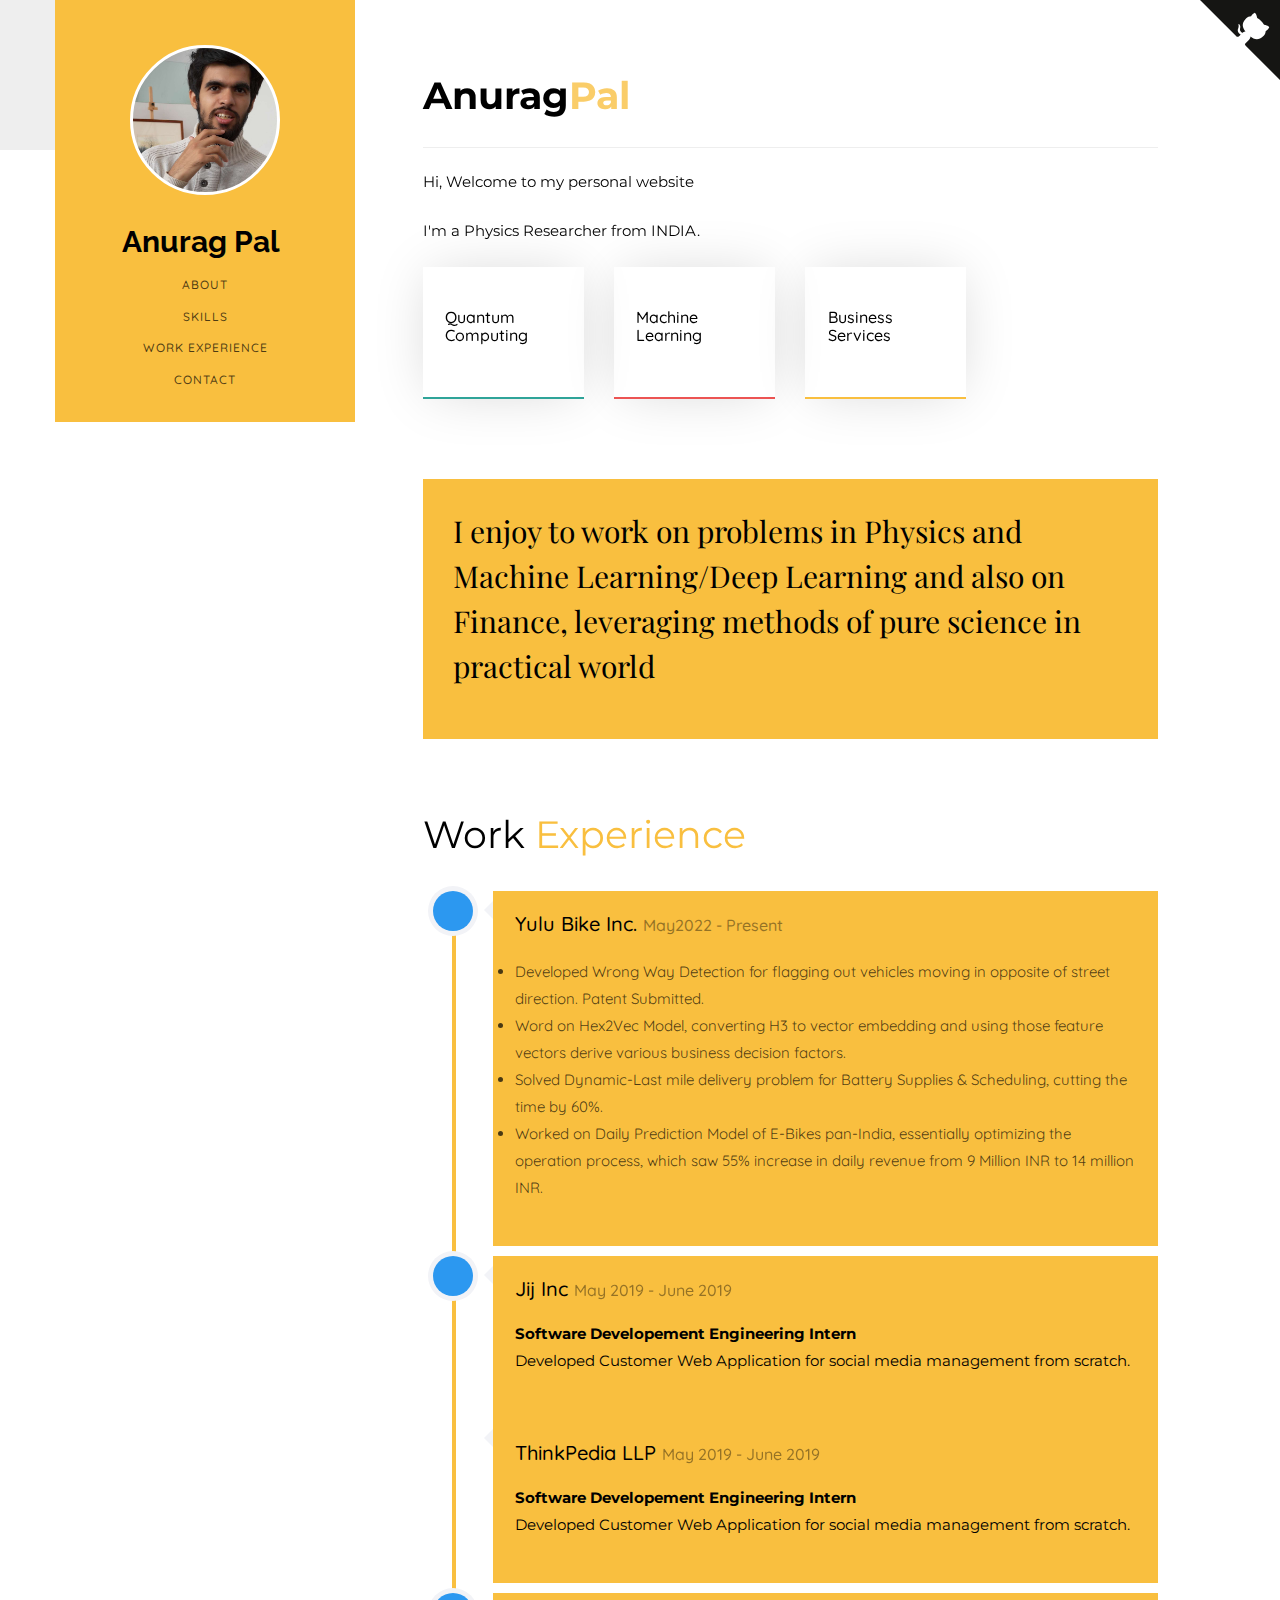
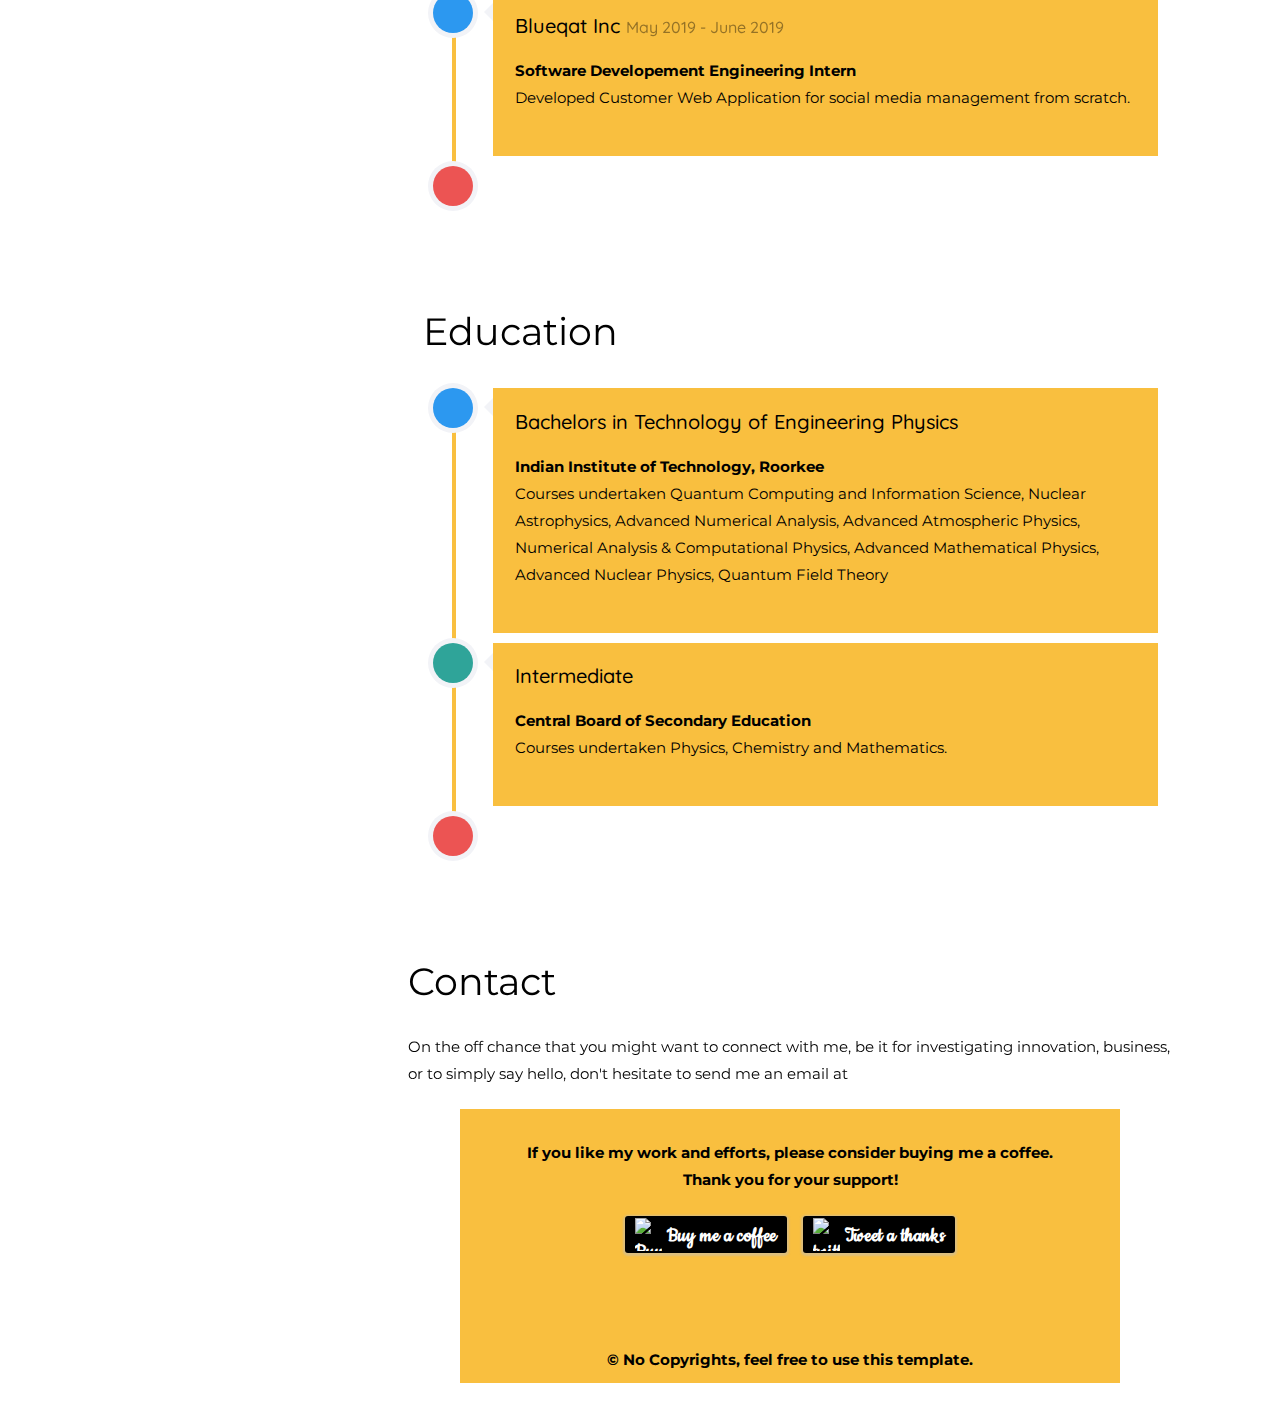
==== commit 9dfc3f7a: "Update index.html" ====
--- a/index.html
+++ b/index.html
@@ -121,7 +121,7 @@
                                  </a>
                               </div>
                               <div class="col-md-3 animate-box" data-animate-effect="fadeInRight">
-                                 <a href=“machinelearning.html" target="_blank">
+                                 <a href=machinelearning.html target="_blank">
                                     <div class="services color-2">
                                        <span class="icon2"><i class="fa fa-code"></i></span>
                                        <h3>Machine<br> Learning</h3>
@@ -178,7 +178,7 @@
                                     </div>
                                     <div class="timeline-label">
                                        <h2><a href="#">Yulu Bike Inc.</a> <span>May2022 - Present</span></h2>
-                                       <p><strong><li>Developed Wrong Way Detection for flagging out vehicles moving in opposite of street direction. Patent Submitted.</li></strong>
+                                       <p><li>Developed Wrong Way Detection for flagging out vehicles moving in opposite of street direction. Patent Submitted.</li></strong>
                                           <li>Word on Hex2Vec Model, converting H3 to vector embedding and using those feature vectors derive various business decision factors.</li> 
                                           <li>Solved Dynamic-Last mile delivery problem for Battery Supplies & Scheduling, cutting the time by 60%.</li>
                                           <li>Worked on Daily Prediction Model of E-Bikes pan-India, essentially optimizing the operation process, which saw 55% increase in daily revenue from 9 Million INR to 14 million INR. </li></p>
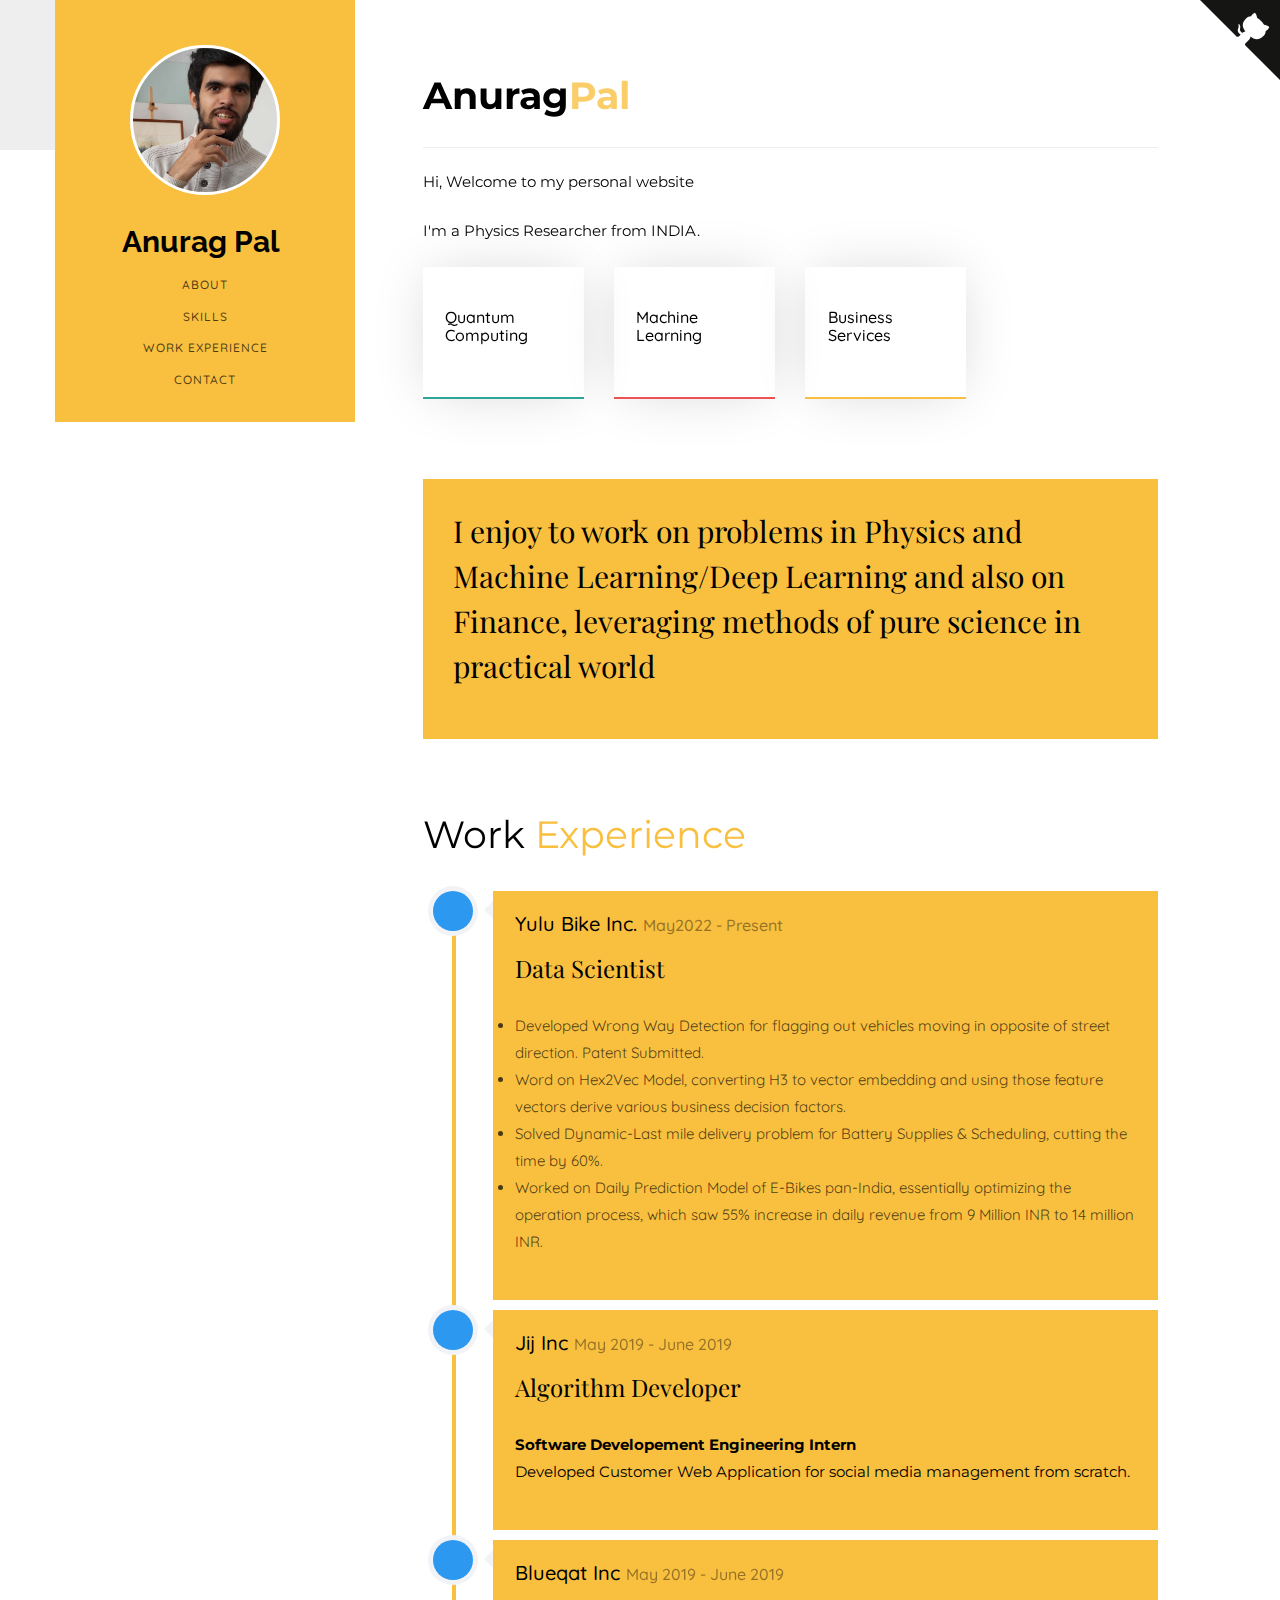
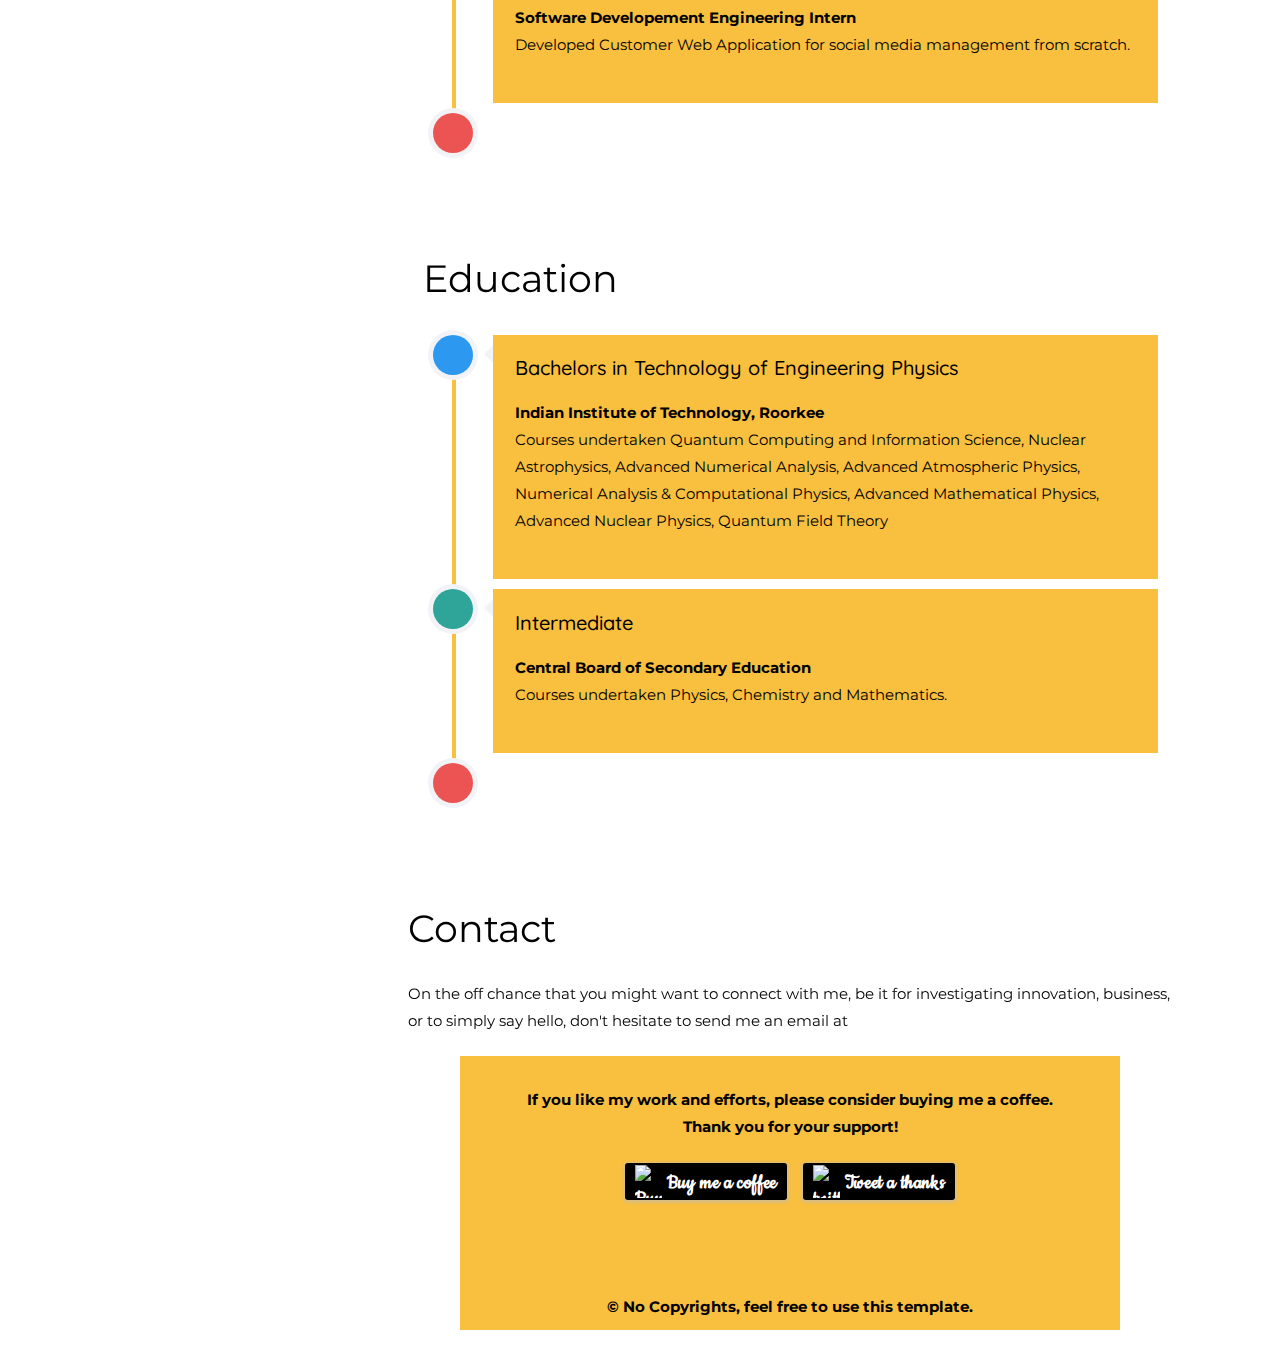
==== commit 27b12358: "Update index.html" ====
--- a/index.html
+++ b/index.html
@@ -178,6 +178,7 @@
                                     </div>
                                     <div class="timeline-label">
                                        <h2><a href="#">Yulu Bike Inc.</a> <span>May2022 - Present</span></h2>
+                                       <h3> Data Scientist </h3>
                                        <p><li>Developed Wrong Way Detection for flagging out vehicles moving in opposite of street direction. Patent Submitted.</li></strong>
                                           <li>Word on Hex2Vec Model, converting H3 to vector embedding and using those feature vectors derive various business decision factors.</li> 
                                           <li>Solved Dynamic-Last mile delivery problem for Battery Supplies & Scheduling, cutting the time by 60%.</li>
@@ -193,14 +194,10 @@
                                     </div>
                                     <div class="timeline-label">
                                        <h2><a href="#">Jij Inc</a> <span>May 2019 - June 2019</span></h2>
+                                       <h3> Algorithm Developer </h3>               
                                        <p><strong>Software Developement Engineering Intern</strong><br>Developed Customer Web Application for social media management from scratch.</p>
                                        <p></p>
-                                    </div>
-                                   <div class="timeline-label">
-                                       <h2><a href="#">ThinkPedia LLP</a> <span>May 2019 - June 2019</span></h2>
-                                       <p><strong>Software Developement Engineering Intern</strong><br>Developed Customer Web Application for social media management from scratch.</p>
-                                       <p></p>
-                                    </div>
+                                    </div>                                   
                                  </div>
                               </article>
                               <article class="timeline-entry animate-box" data-animate-effect="fadeInLeft">
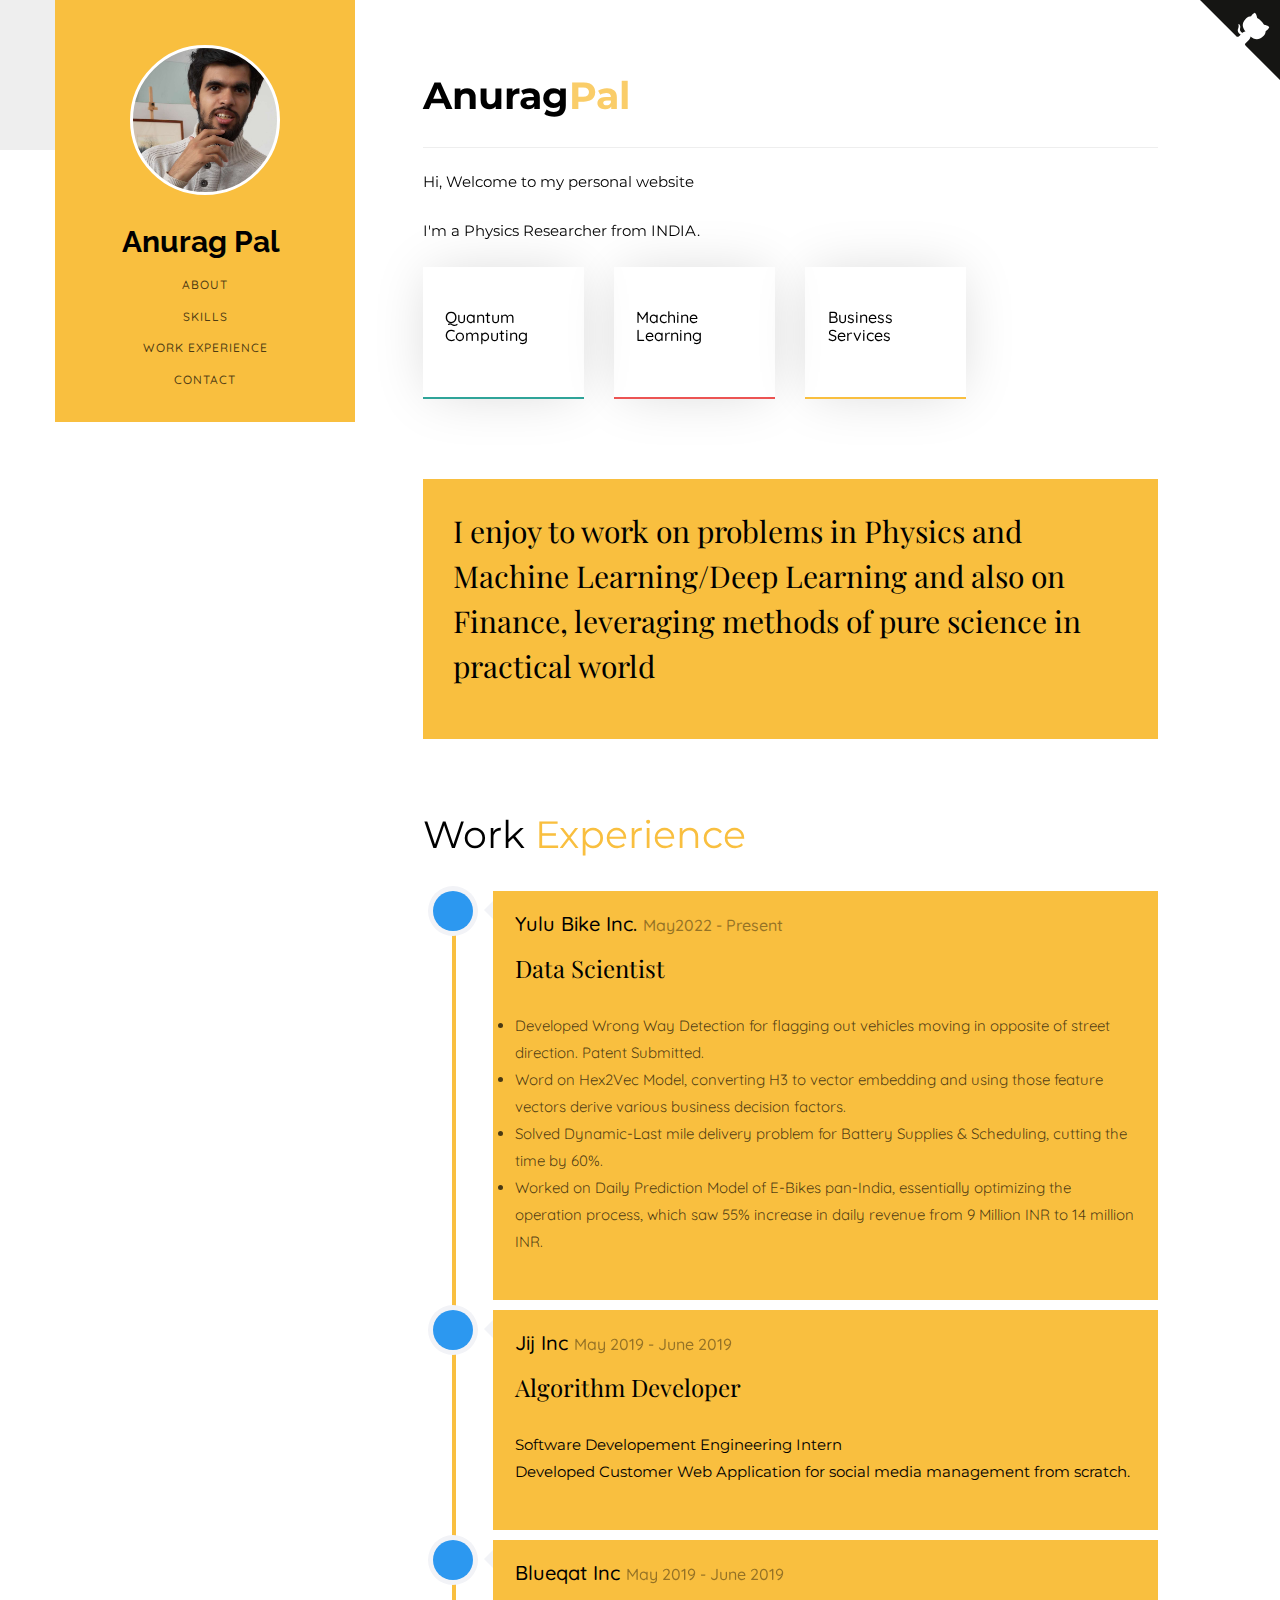
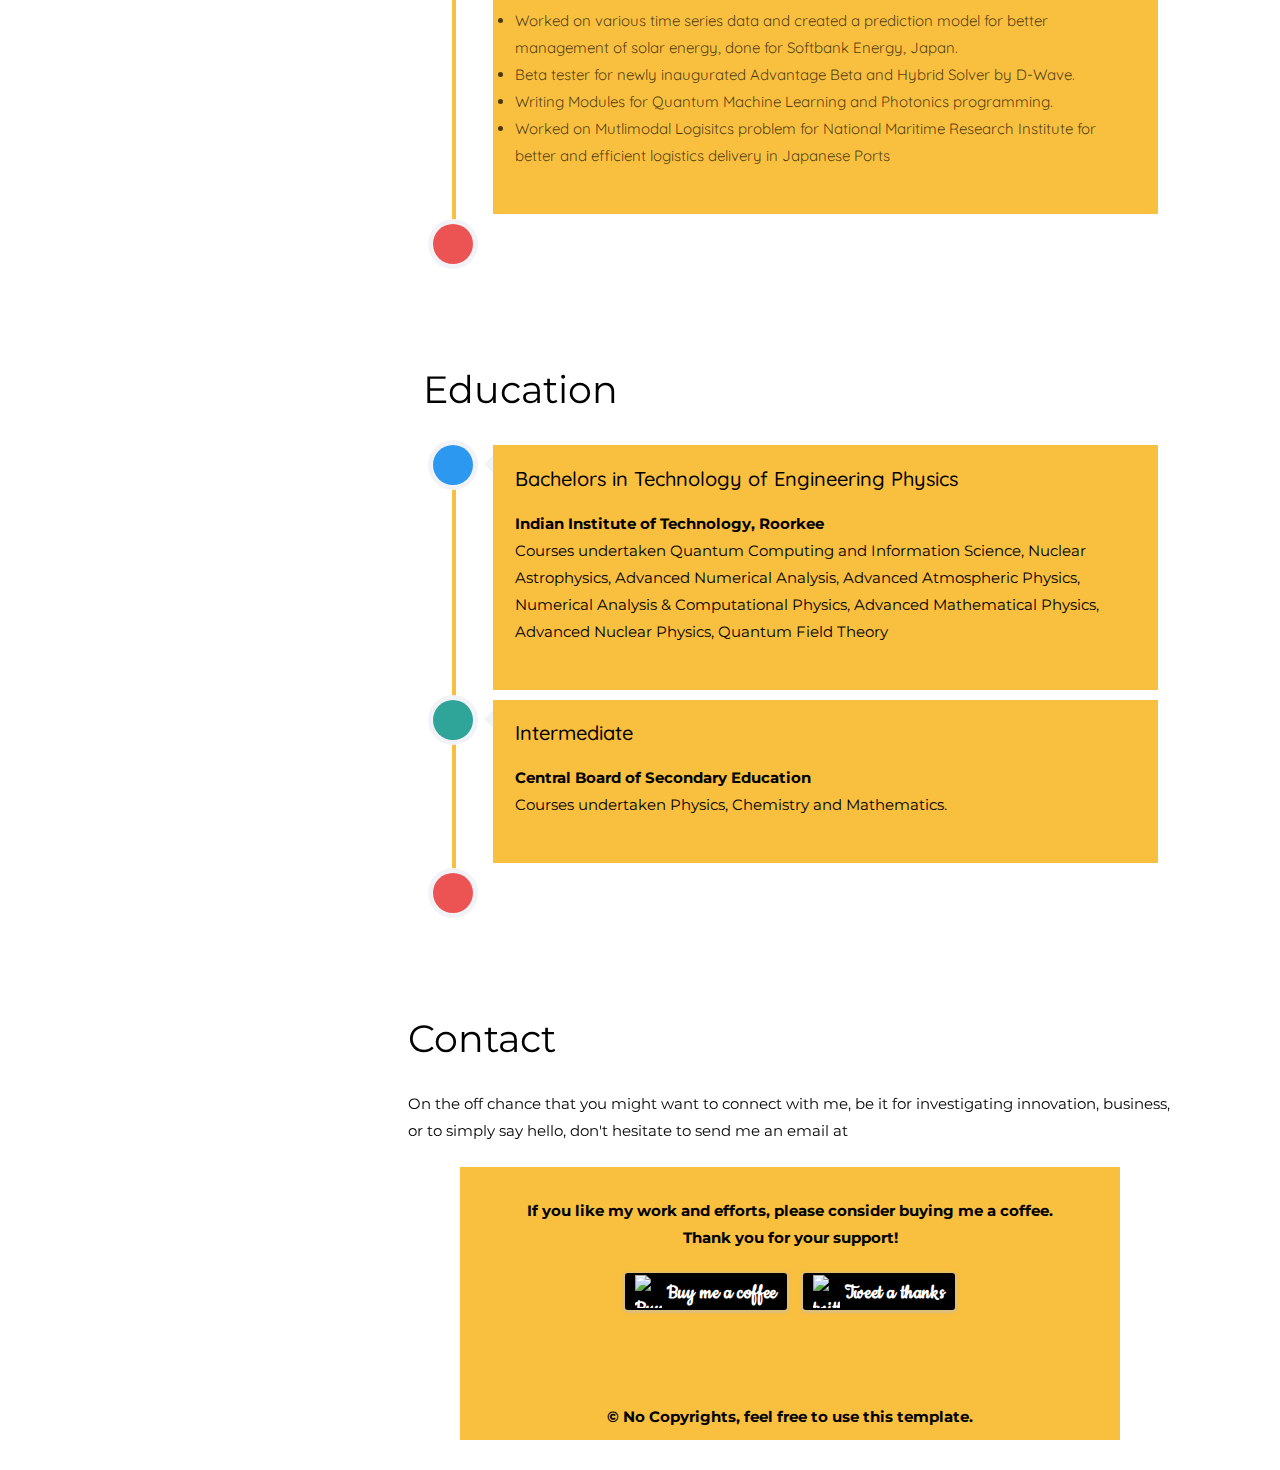
==== commit f0d04bb1: "Update index.html" ====
--- a/index.html
+++ b/index.html
@@ -195,7 +195,7 @@
                                     <div class="timeline-label">
                                        <h2><a href="#">Jij Inc</a> <span>May 2019 - June 2019</span></h2>
                                        <h3> Algorithm Developer </h3>               
-                                       <p><strong>Software Developement Engineering Intern</strong><br>Developed Customer Web Application for social media management from scratch.</p>
+                                       <p>Software Developement Engineering Intern</strong><br>Developed Customer Web Application for social media management from scratch.</p>
                                        <p></p>
                                     </div>                                   
                                  </div>
@@ -207,7 +207,10 @@
                                     </div>
                                     <div class="timeline-label">
                                        <h2><a href="#">Blueqat Inc</a> <span>May 2019 - June 2019</span></h2>
-                                       <p><strong>Software Developement Engineering Intern</strong><br>Developed Customer Web Application for social media management from scratch.</p>
+                                       <p><li>Worked on various time series data and created a prediction model for better management of solar energy, done for Softbank Energy, Japan.</li>
+                                          <li>Beta tester for newly inaugurated Advantage Beta and Hybrid Solver by D-Wave.</li> 
+                                          <li>Writing Modules for Quantum Machine Learning and Photonics programming.</li>
+                                          <li>Worked on Mutlimodal Logisitcs problem for National Maritime Research Institute for better and efficient logistics delivery in Japanese Ports</li></p>
                                        <p></p>
                                     </div>
                                    
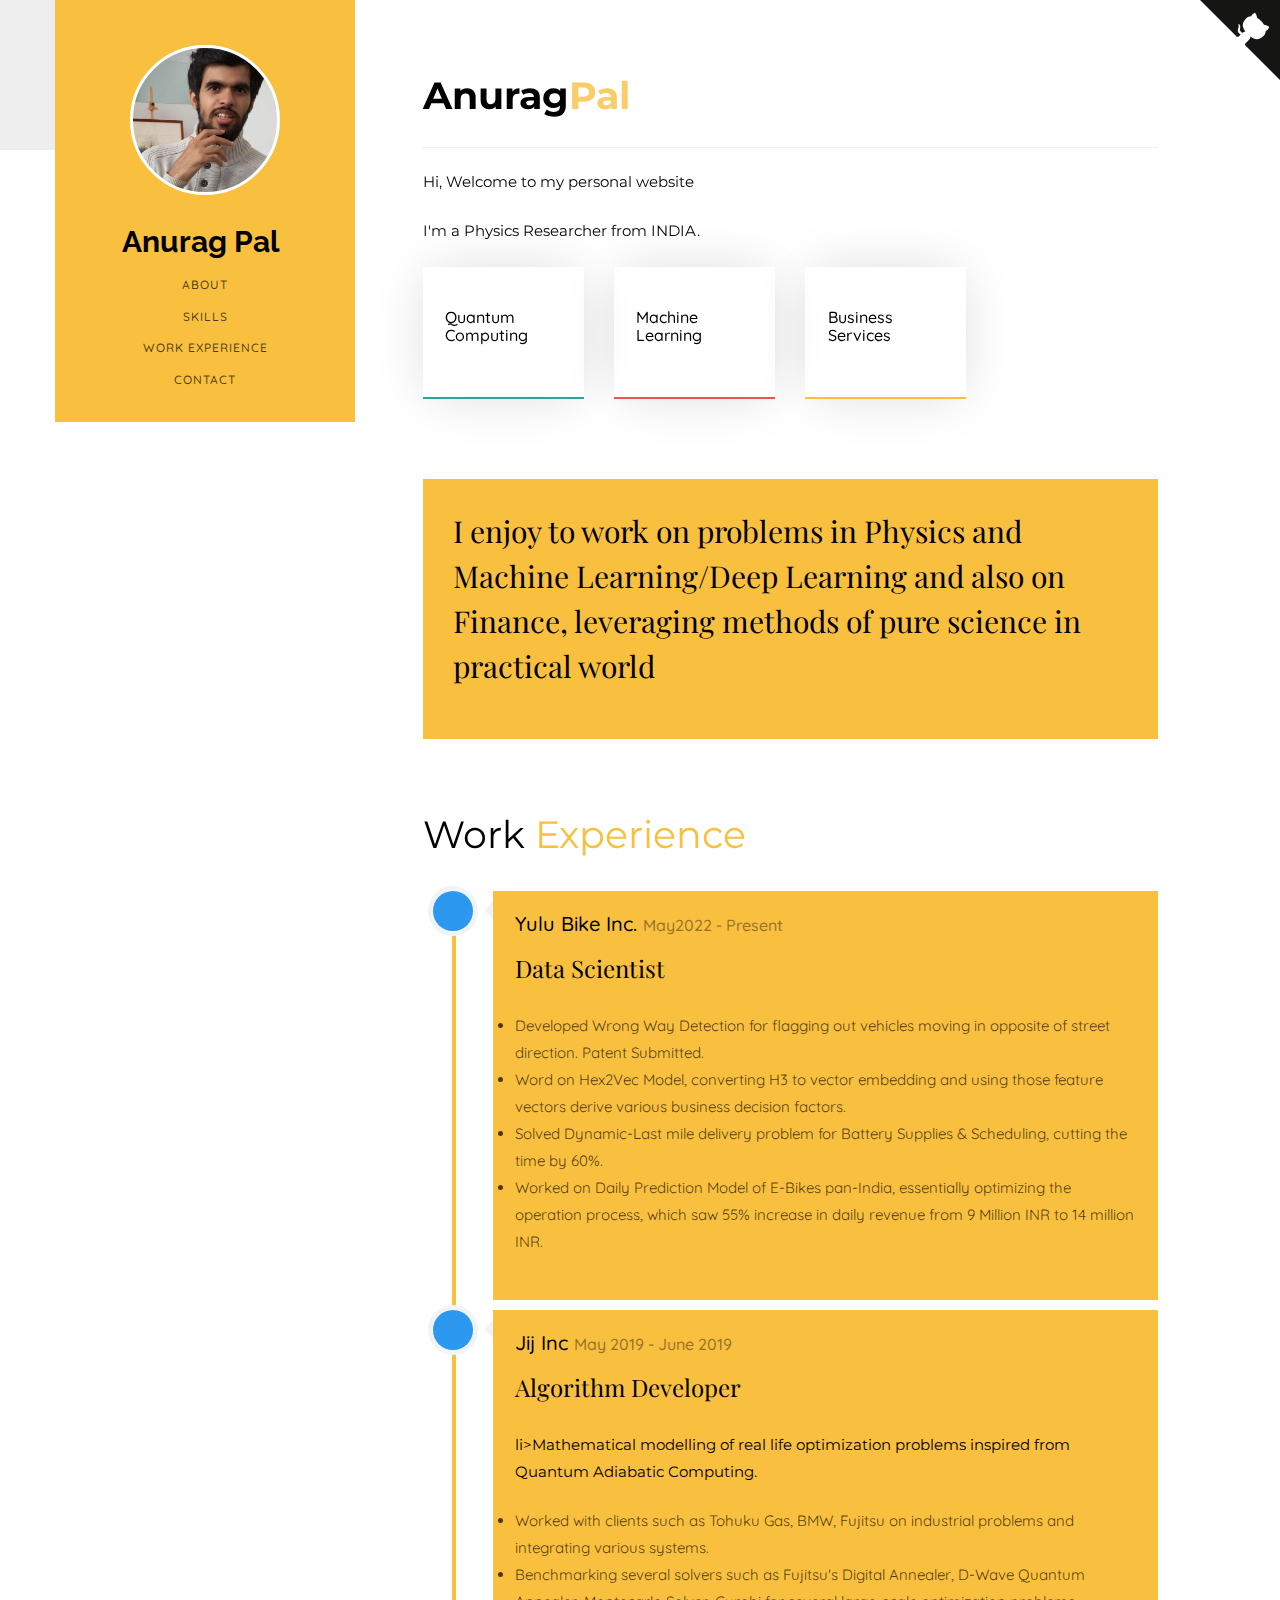
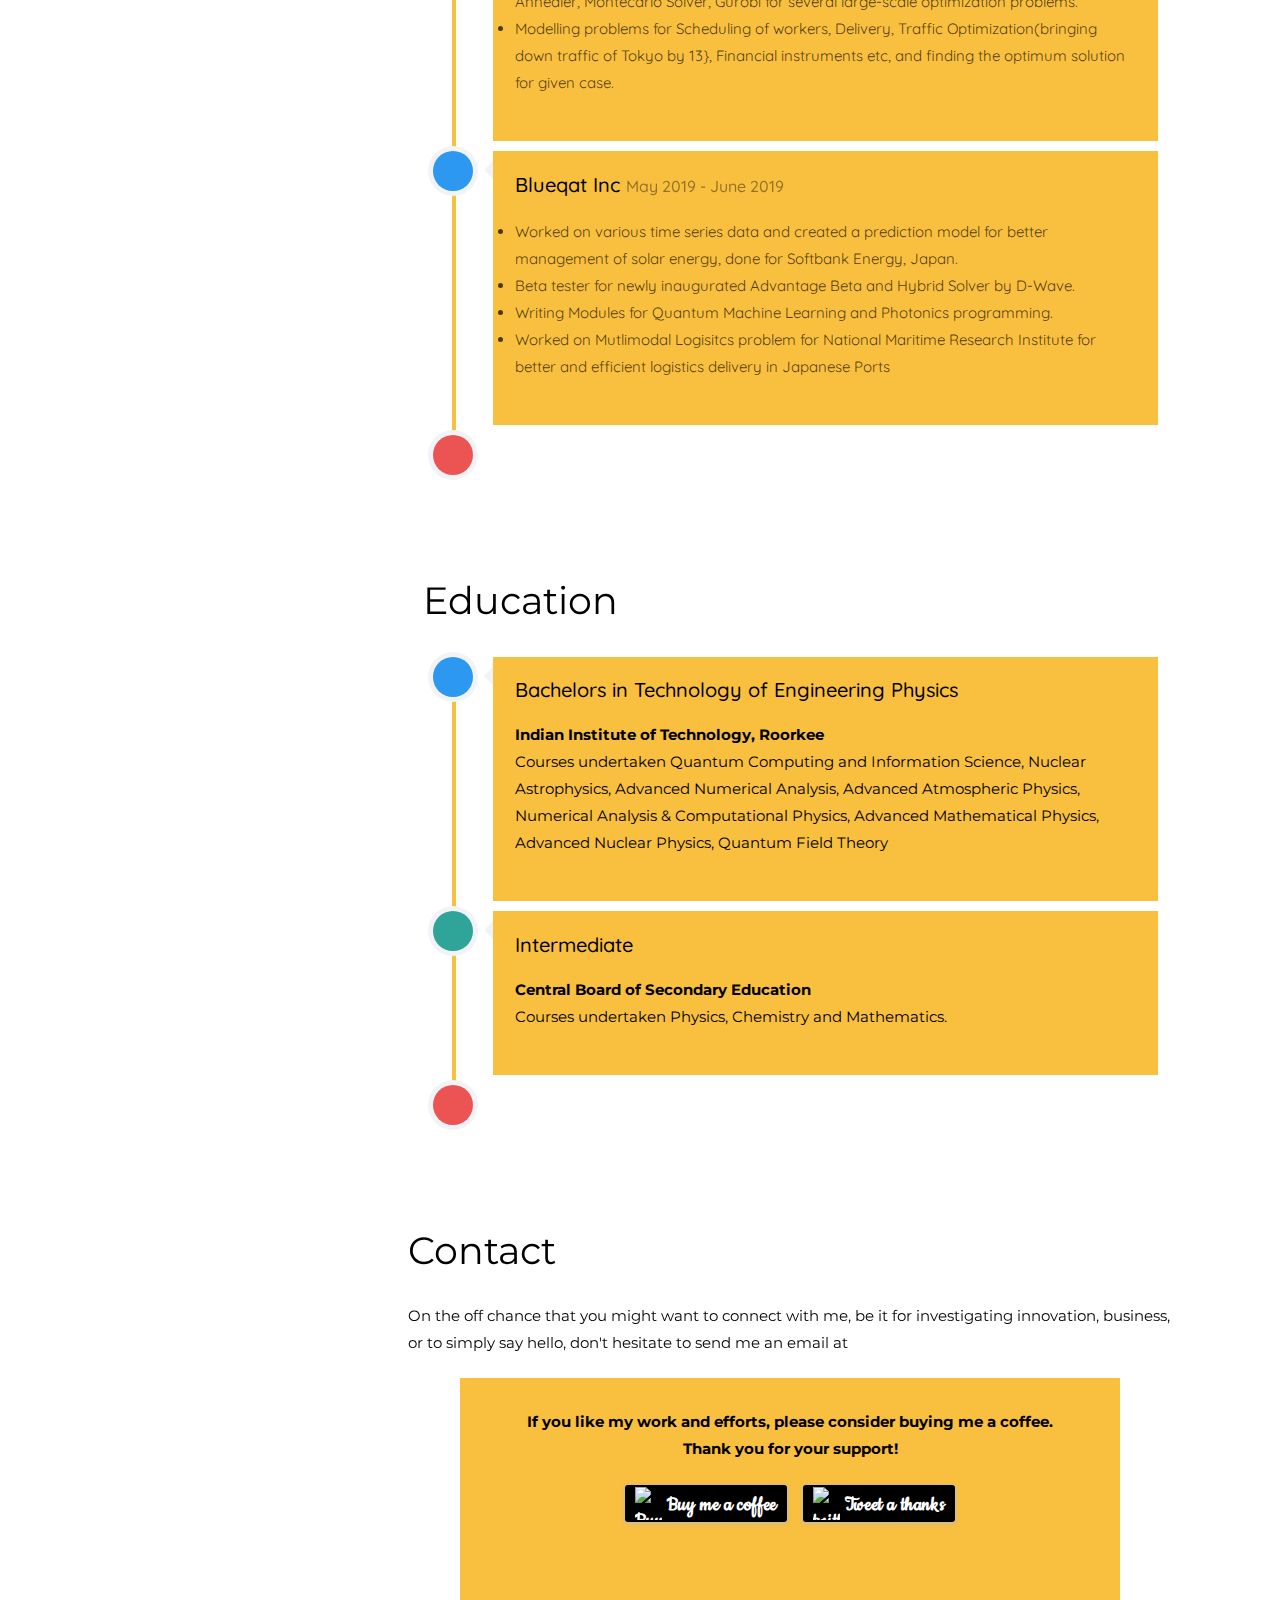
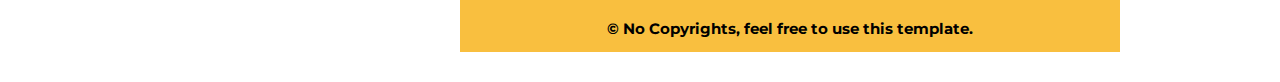
==== commit c1d927d4: "Update index.html" ====
--- a/index.html
+++ b/index.html
@@ -195,7 +195,10 @@
                                     <div class="timeline-label">
                                        <h2><a href="#">Jij Inc</a> <span>May 2019 - June 2019</span></h2>
                                        <h3> Algorithm Developer </h3>               
-                                       <p>Software Developement Engineering Intern</strong><br>Developed Customer Web Application for social media management from scratch.</p>
+                                       <p>li>Mathematical modelling of real life optimization problems inspired from Quantum Adiabatic Computing.</li>
+                                          <li>Worked with clients such as Tohuku Gas, BMW, Fujitsu on industrial problems and integrating various systems.</li> 
+                                          <li>Benchmarking several solvers such as Fujitsu's Digital Annealer, D-Wave Quantum Annealer, Montecarlo Solver, Gurobi for several large-scale optimization problems.</li>
+                                          <li> Modelling  problems for Scheduling of workers, Delivery, Traffic Optimization(bringing down traffic of Tokyo by 13}, Financial instruments etc, and finding the optimum solution for given case.</li></p>
                                        <p></p>
                                     </div>                                   
                                  </div>
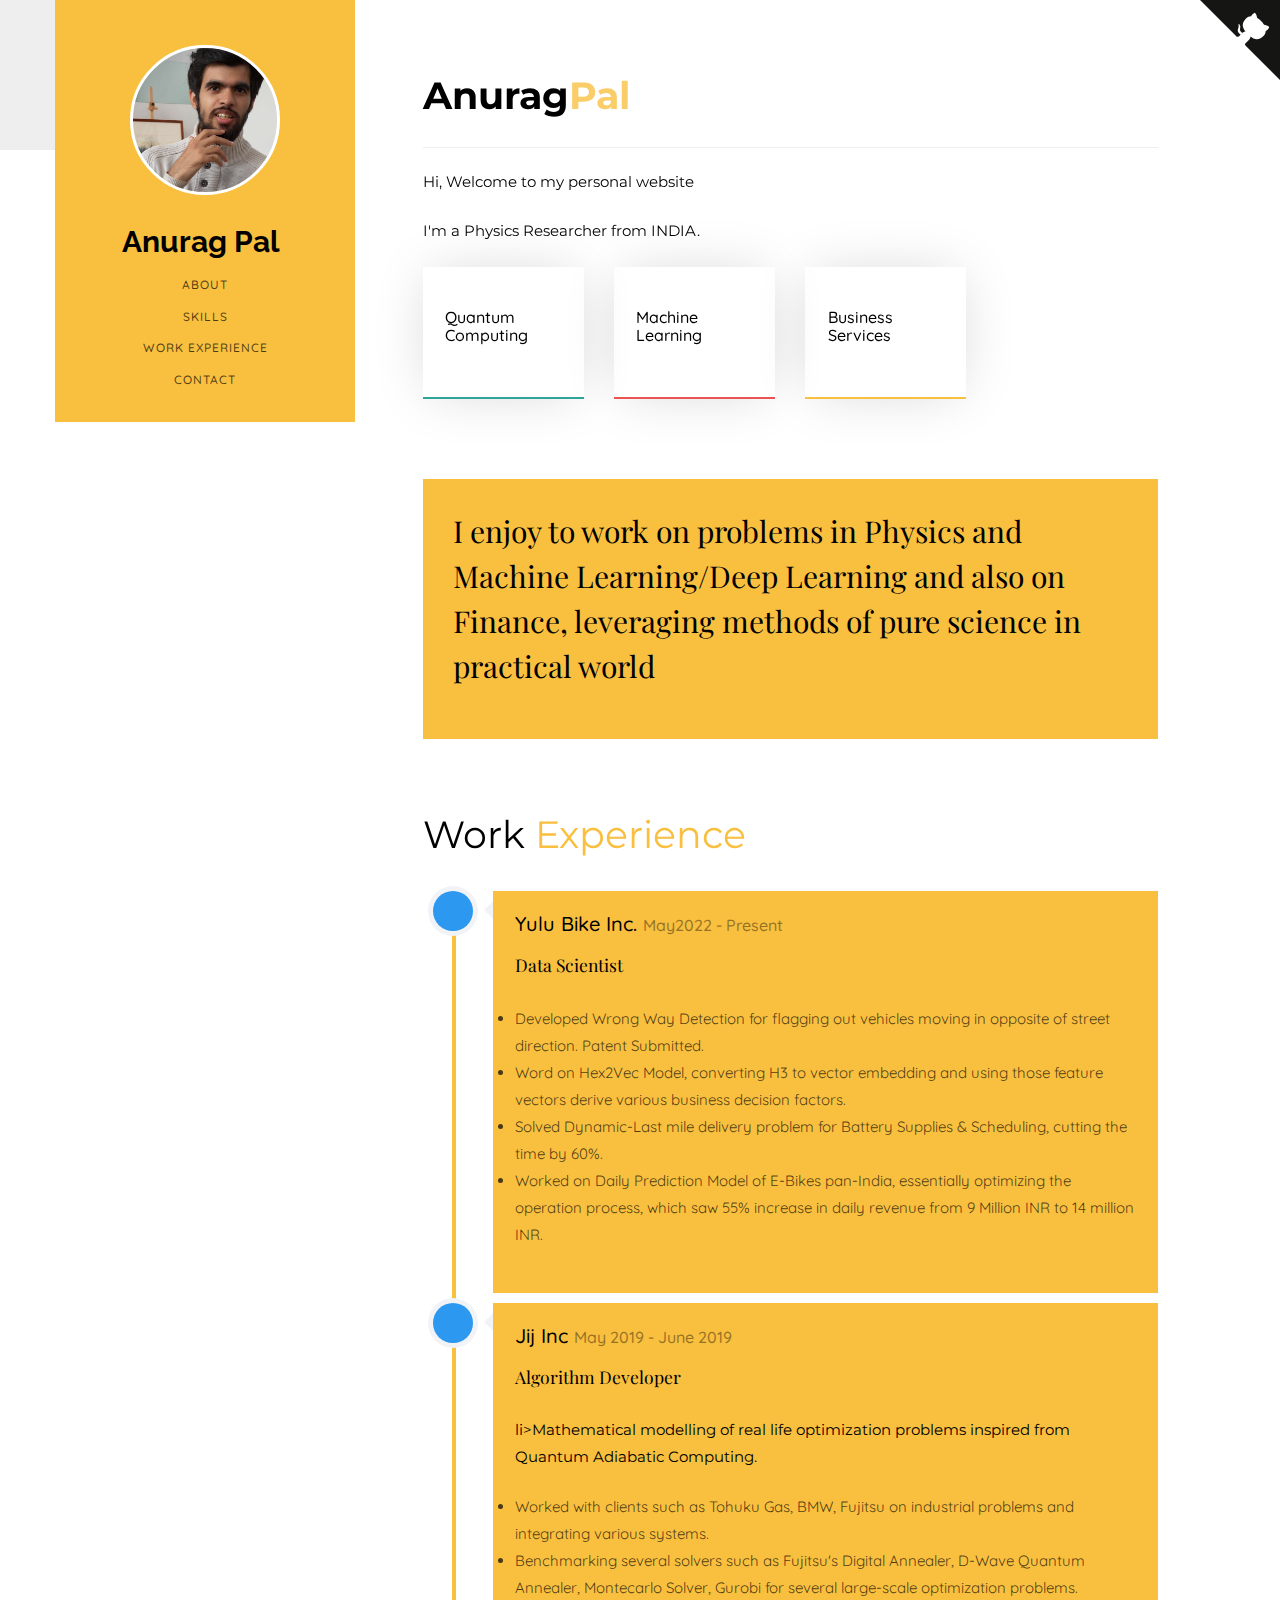
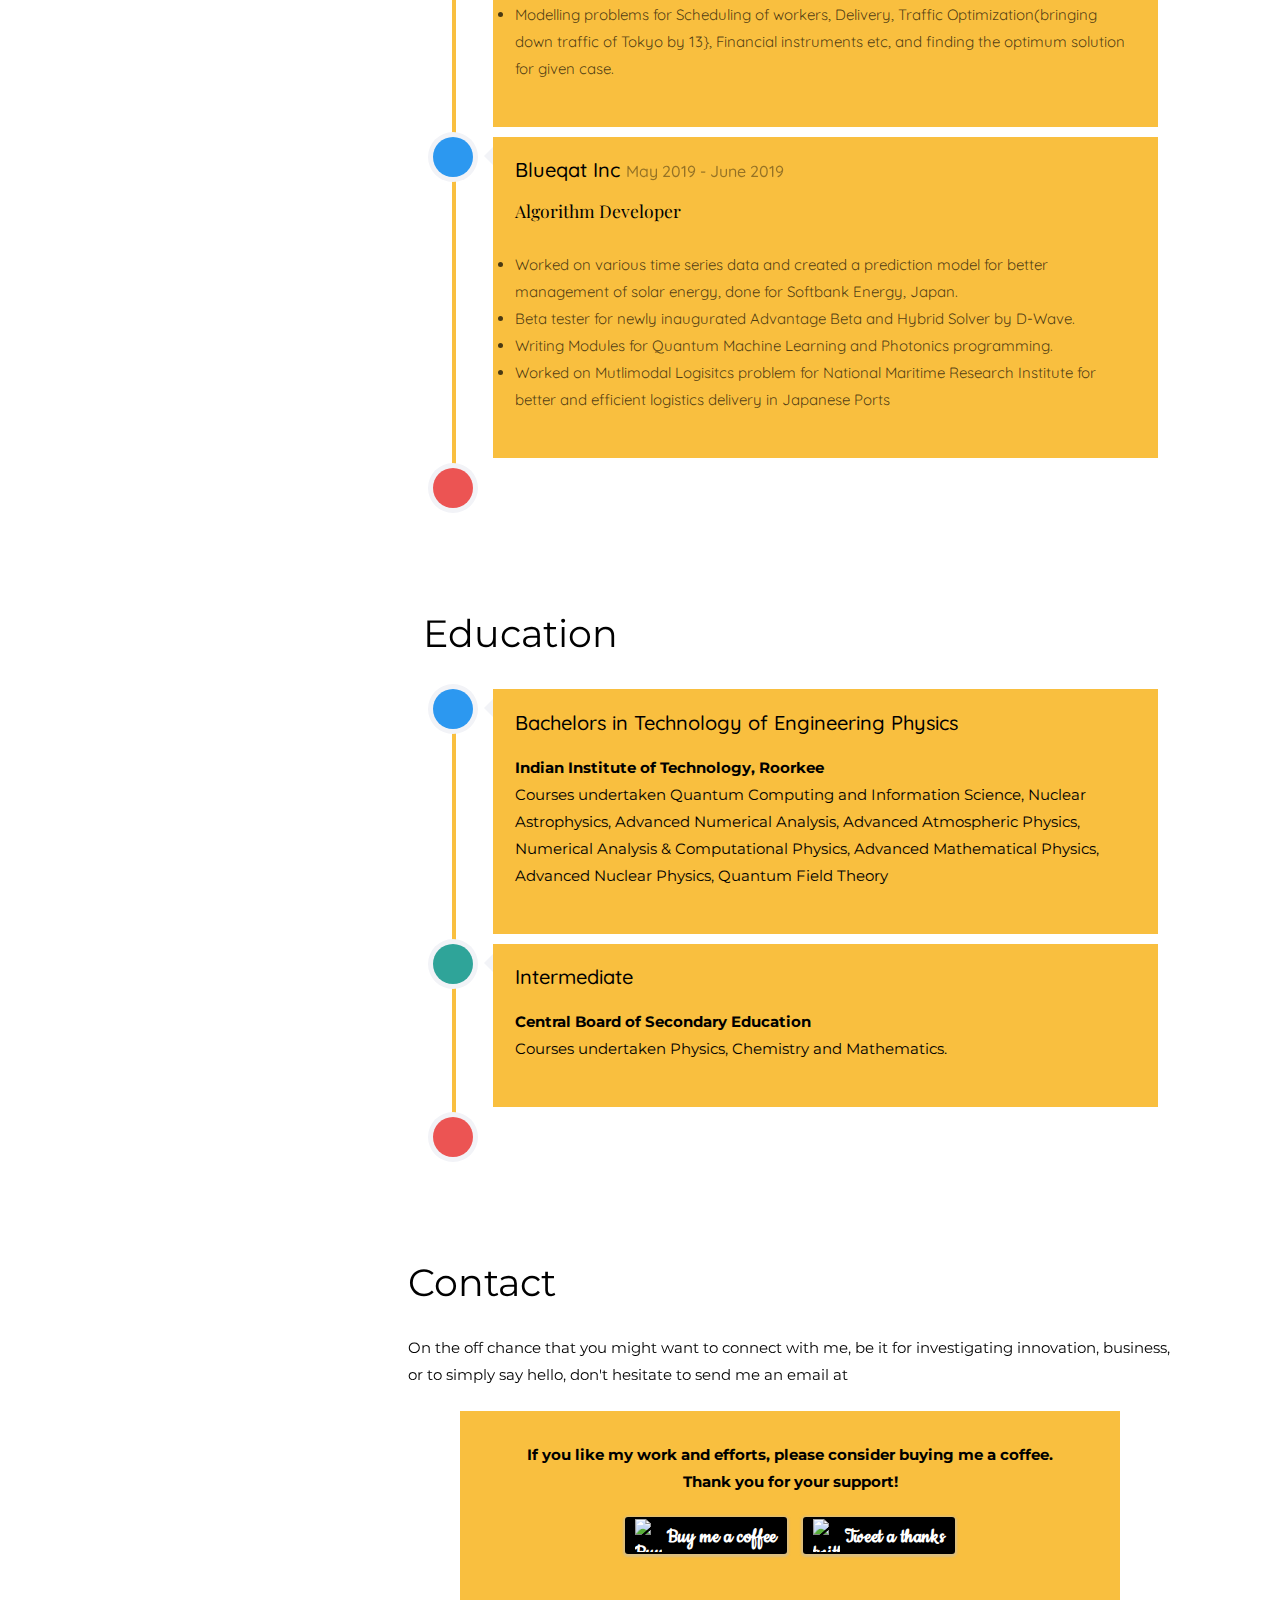
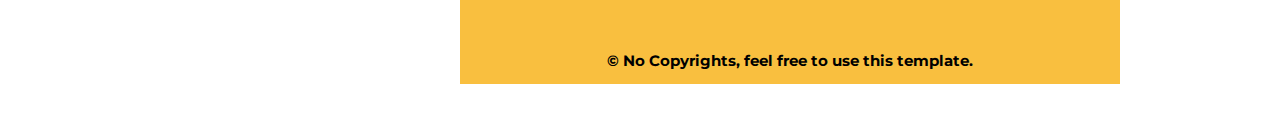
==== commit 27a851e4: "Update index.html" ====
--- a/index.html
+++ b/index.html
@@ -210,6 +210,7 @@
                                     </div>
                                     <div class="timeline-label">
                                        <h2><a href="#">Blueqat Inc</a> <span>May 2019 - June 2019</span></h2>
+                                       <h3> Algorithm  Developer </h3>              
                                        <p><li>Worked on various time series data and created a prediction model for better management of solar energy, done for Softbank Energy, Japan.</li>
                                           <li>Beta tester for newly inaugurated Advantage Beta and Hybrid Solver by D-Wave.</li> 
                                           <li>Writing Modules for Quantum Machine Learning and Photonics programming.</li>
--- a/css/style.css
+++ b/css/style.css
@@ -75,6 +75,7 @@
   font-family: "Playfair Display", Georgia, serif;
   font-weight: 200;
   margin: 0 0 30px 0;
+  font-size: 1.17em;	
 }
 
 figure {
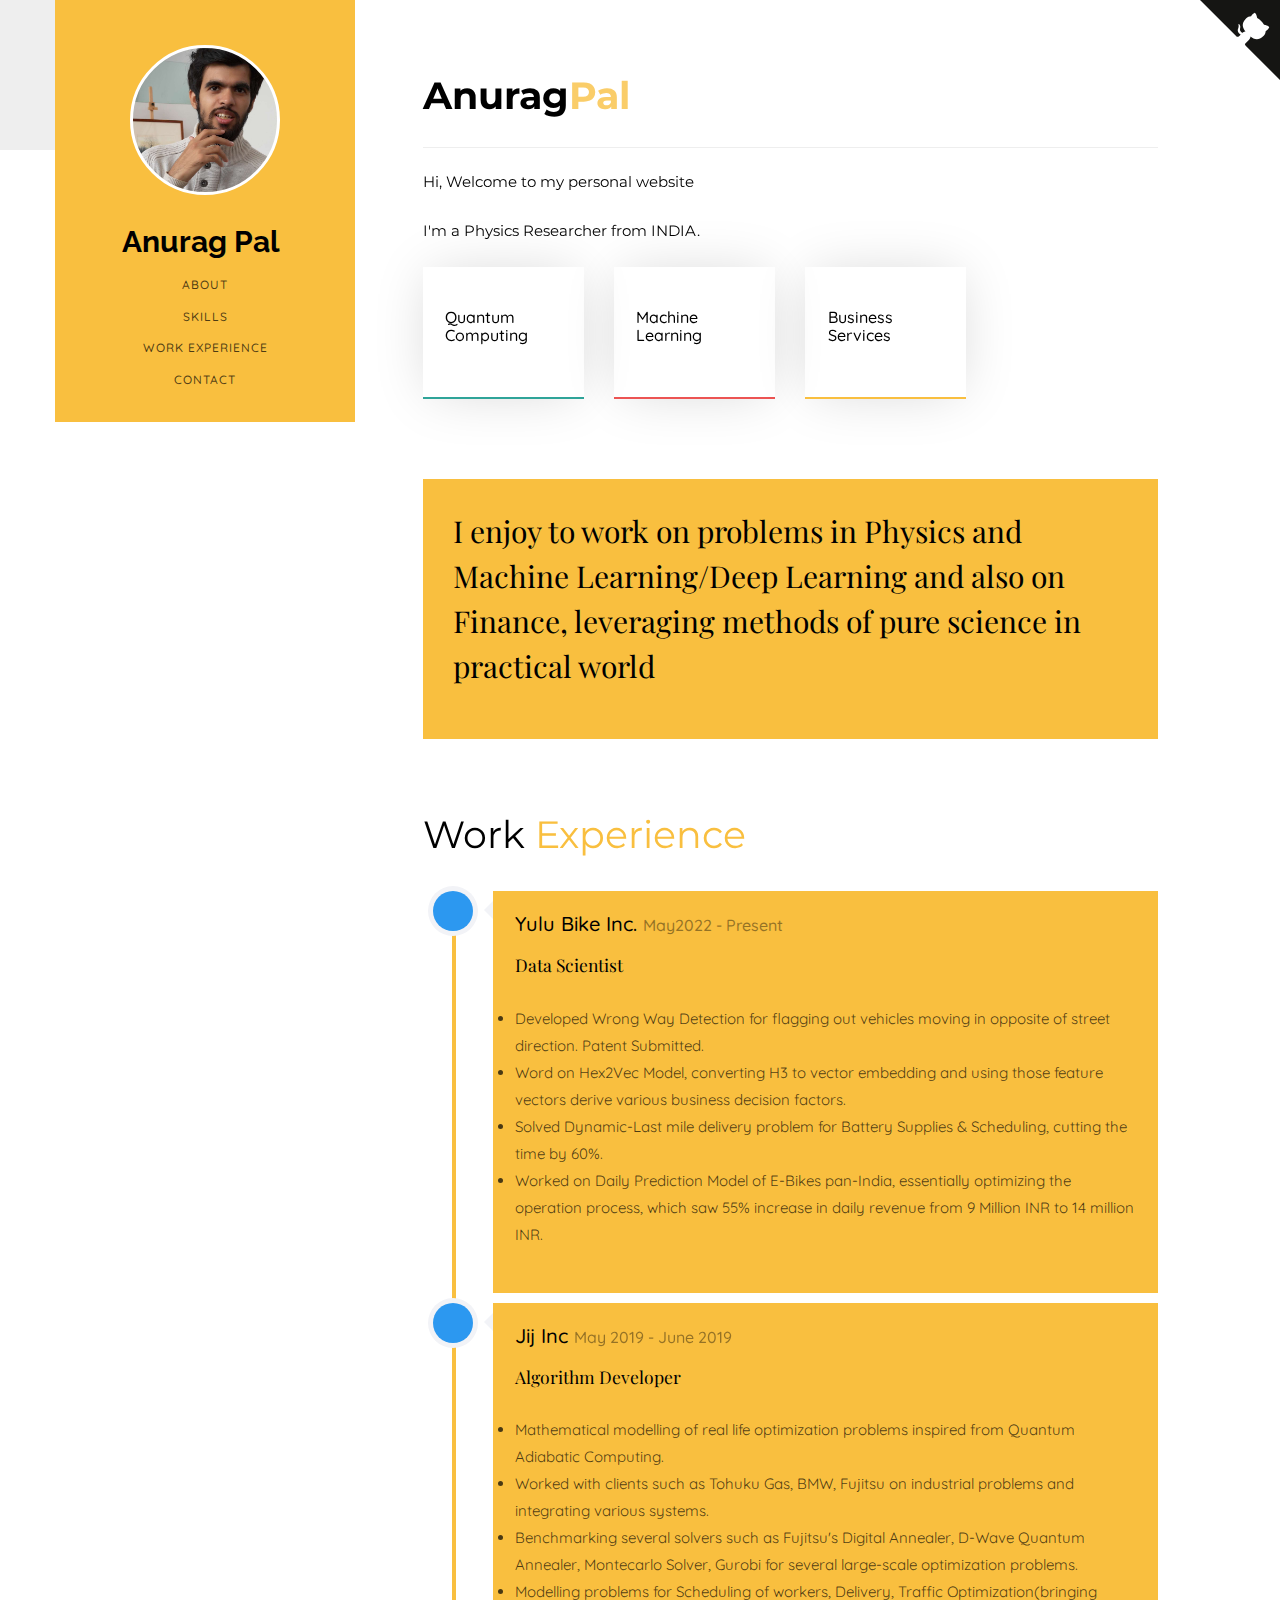
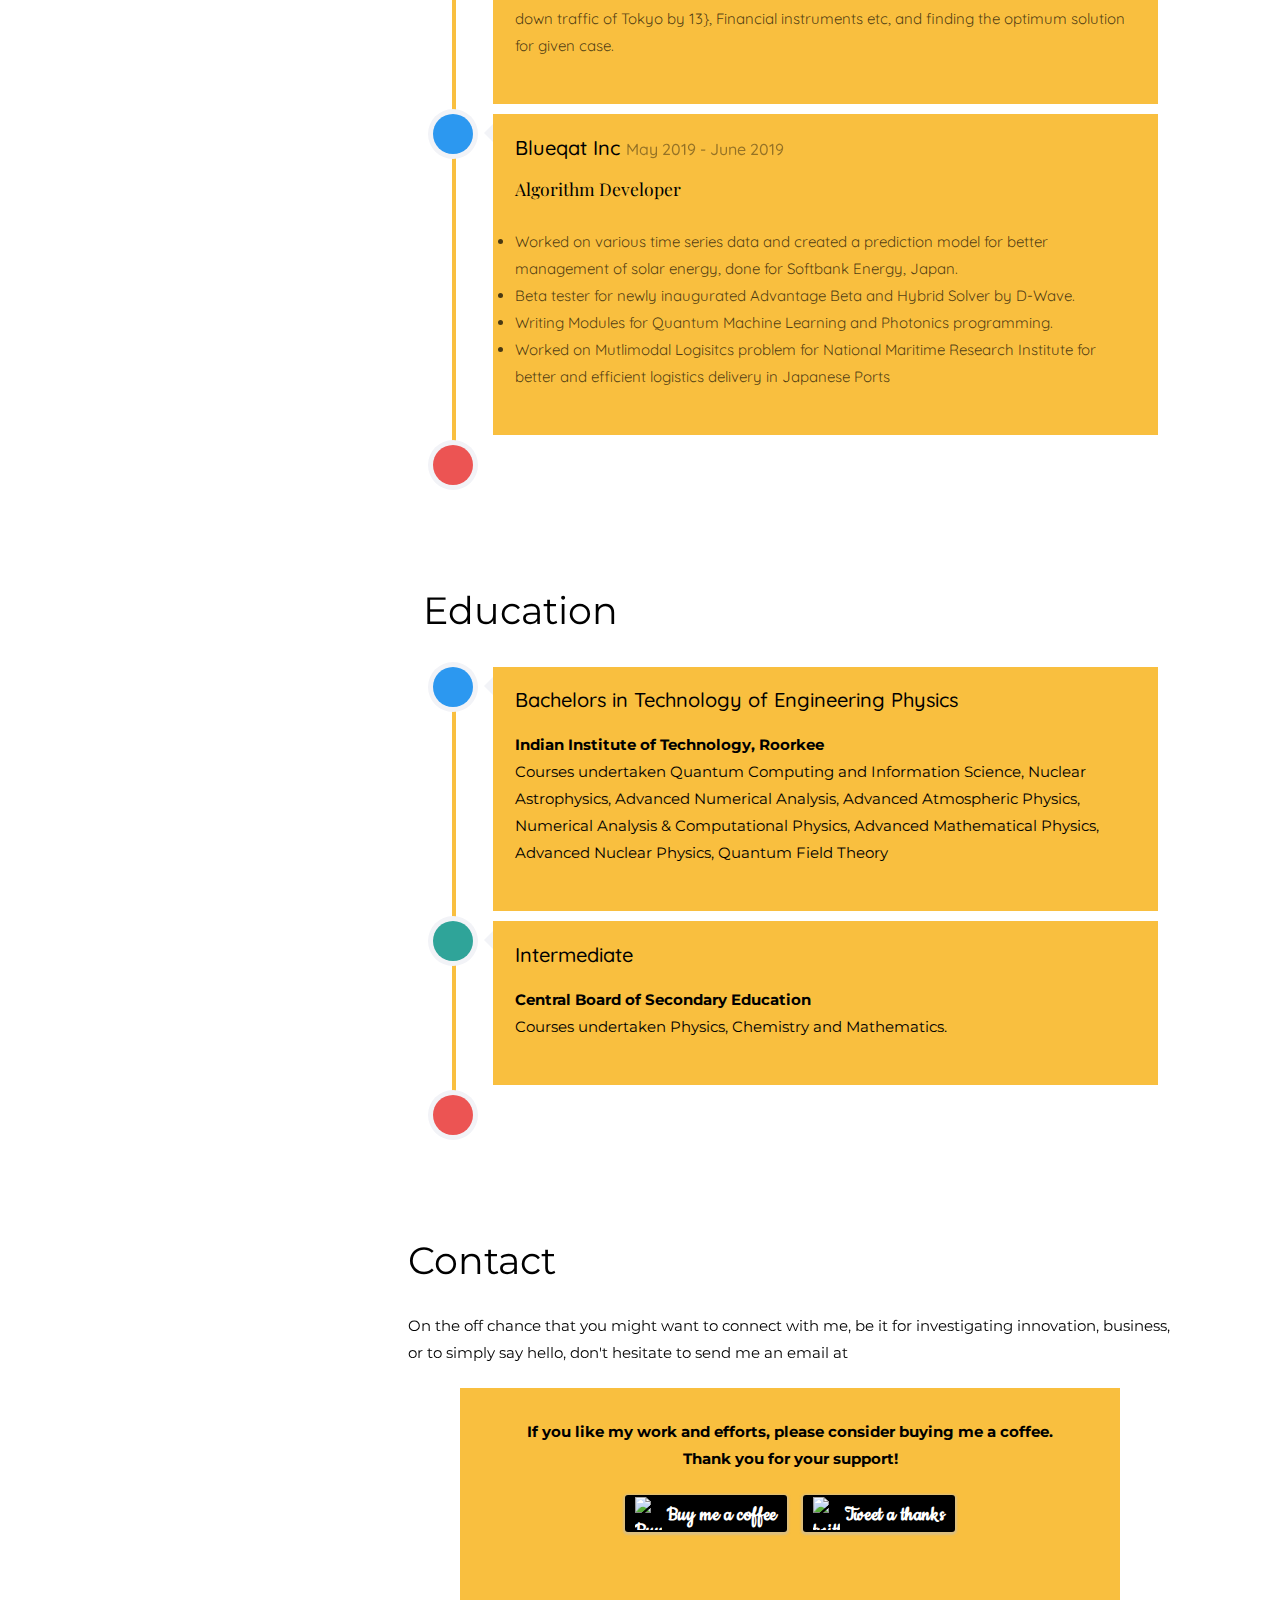
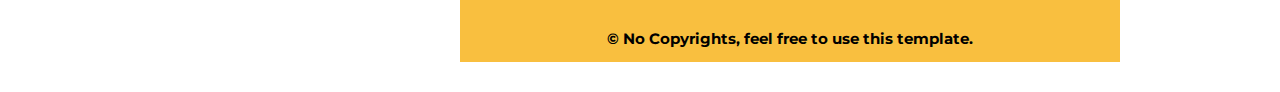
==== commit 87e297f5: "Update index.html" ====
--- a/index.html
+++ b/index.html
@@ -195,7 +195,7 @@
                                     <div class="timeline-label">
                                        <h2><a href="#">Jij Inc</a> <span>May 2019 - June 2019</span></h2>
                                        <h3> Algorithm Developer </h3>               
-                                       <p>li>Mathematical modelling of real life optimization problems inspired from Quantum Adiabatic Computing.</li>
+                                       <p><li>Mathematical modelling of real life optimization problems inspired from Quantum Adiabatic Computing.</li>
                                           <li>Worked with clients such as Tohuku Gas, BMW, Fujitsu on industrial problems and integrating various systems.</li> 
                                           <li>Benchmarking several solvers such as Fujitsu's Digital Annealer, D-Wave Quantum Annealer, Montecarlo Solver, Gurobi for several large-scale optimization problems.</li>
                                           <li> Modelling  problems for Scheduling of workers, Delivery, Traffic Optimization(bringing down traffic of Tokyo by 13}, Financial instruments etc, and finding the optimum solution for given case.</li></p>
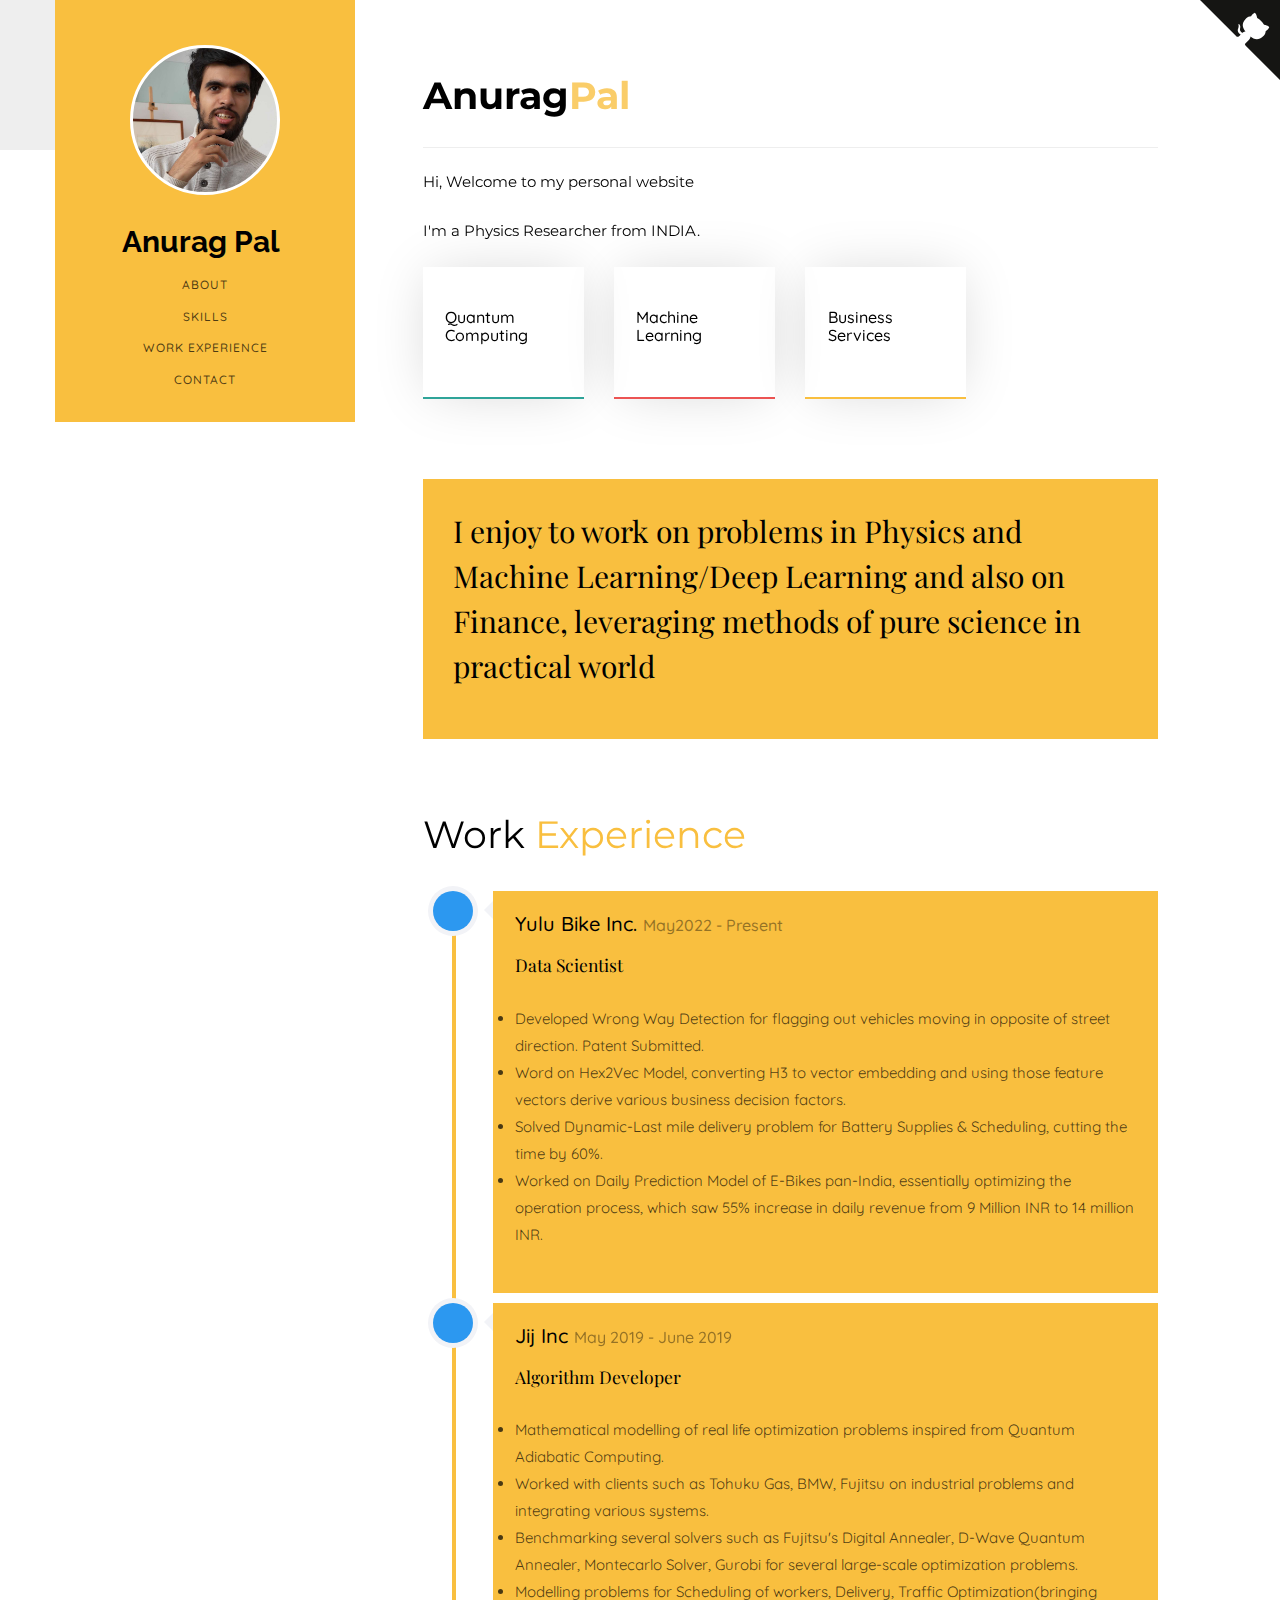
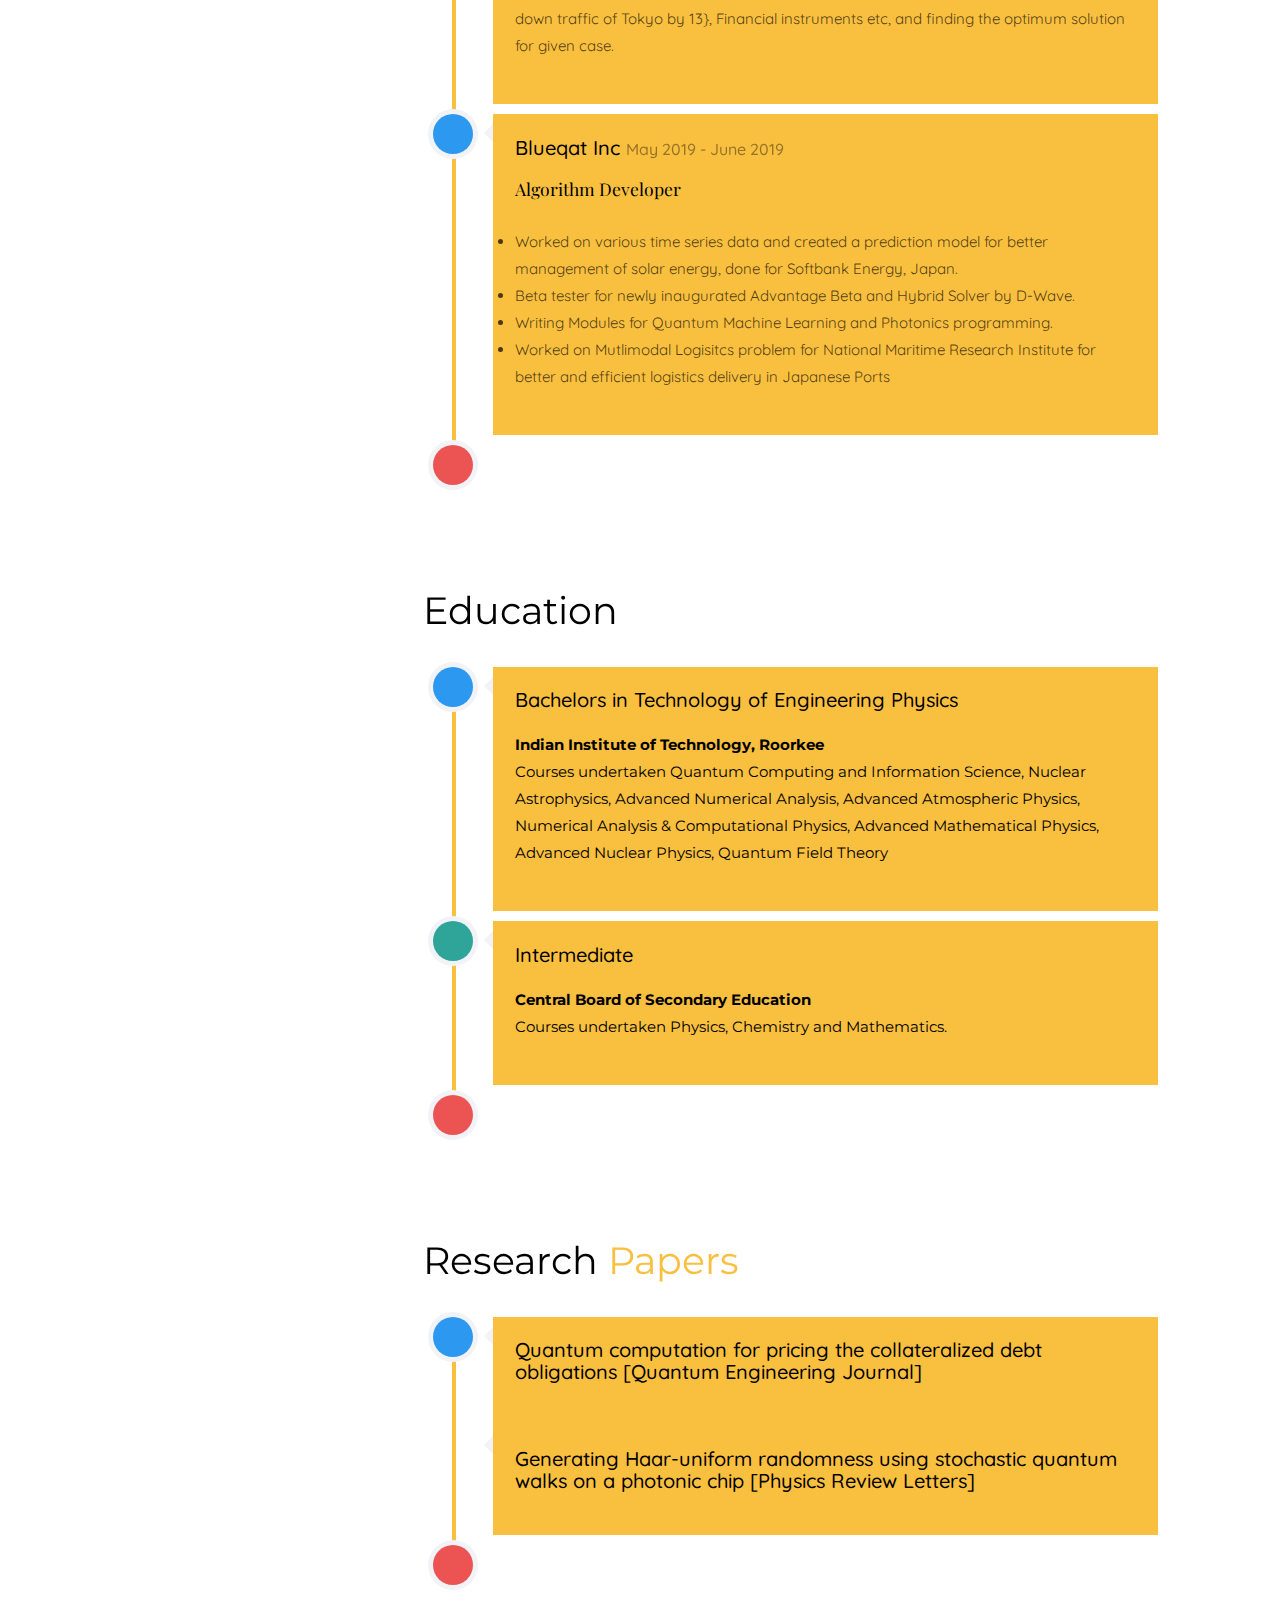
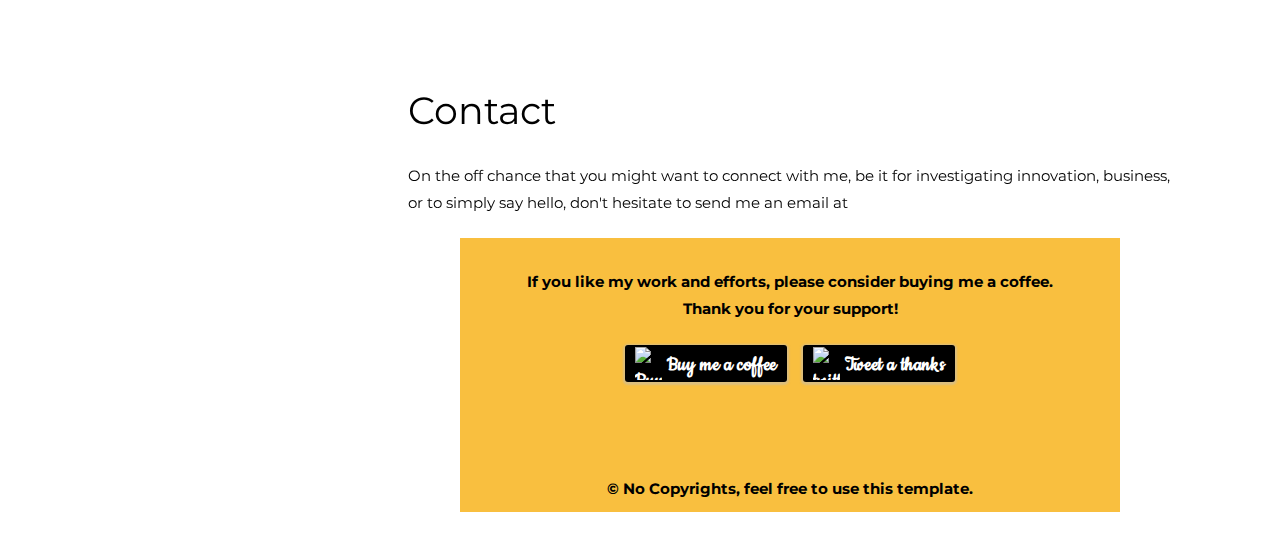
==== commit 5759759b: "Update index.html" ====
--- a/index.html
+++ b/index.html
@@ -283,6 +283,46 @@
                   </div>
                </section>
 
+  <!--------------Research Profile ----------->
+               <section class="colorlib-experience" data-section="experience">
+                  <div class="colorlib-narrow-content">
+                     <div class="row">
+                        <div class="col-md-6 col-md-offset-3 col-md-pull-3 animate-box" data-animate-effect="fadeInLeft">
+                           <div class="about-desc">
+                            <h1>Research <span style="color: #f9bf3f">Papers</span></h1>
+                            </div>
+                        </div>
+                     </div>
+                     <div class="row">
+                        <div class="col-md-12">
+                           <div class="timeline-centered">
+                              <article class="timeline-entry animate-box" data-animate-effect="fadeInLeft">
+                                 <div class="timeline-entry-inner">
+                                    <div class="timeline-icon color-1">
+                                       <i class="fa fa-code"></i>
+                                    </div>
+                                    <div class="timeline-label">
+                                       <h2><a href="https://arxiv.org/pdf/2008.04110.pdf">Quantum computation for pricing the collateralized debt obligations [Quantum Engineering Journal]</a></h2>
+                                    </div>
+                                    <div class="timeline-label">
+                                       <h2><a href="https://journals.aps.org/prl/abstract/10.1103/PhysRevLett.128.050503">Generating Haar-uniform randomness using stochastic quantum walks on a photonic chip [Physics Review Letters]</a></h2>
+                                    </div>
+                                 </div>
+                              </article>
+
+                              <article class="timeline-entry begin animate-box" data-animate-effect="fadeInBottom">
+                                 <div class="timeline-entry-inner">
+                                    <div class="timeline-icon color-2">
+                                    </div>
+                                 </div>
+                              </article>
+                           </div>
+                        </div>
+                     </div>
+                  </div>
+               </section>
+                                                                     
+                                                                      
 
                <!--------Contact---------->
                <section class="colorlib-contact" data-section="contact">
